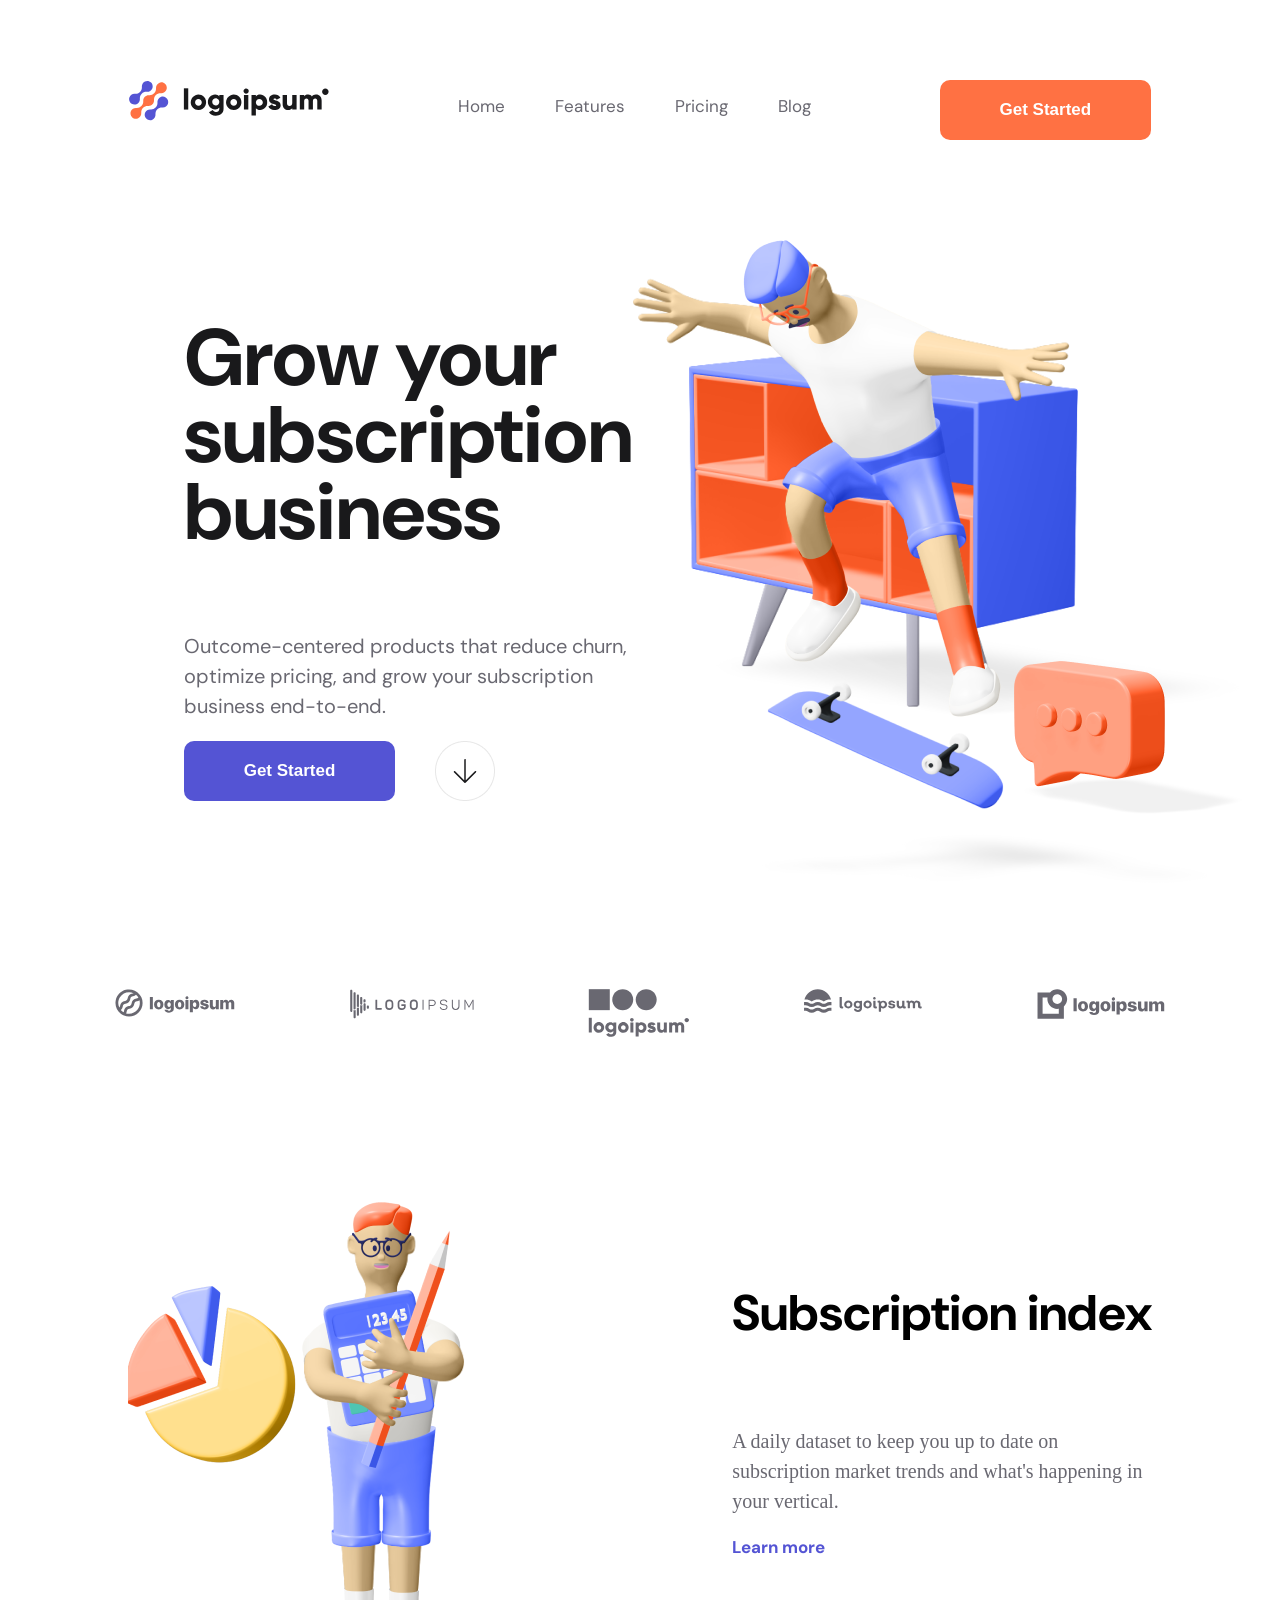
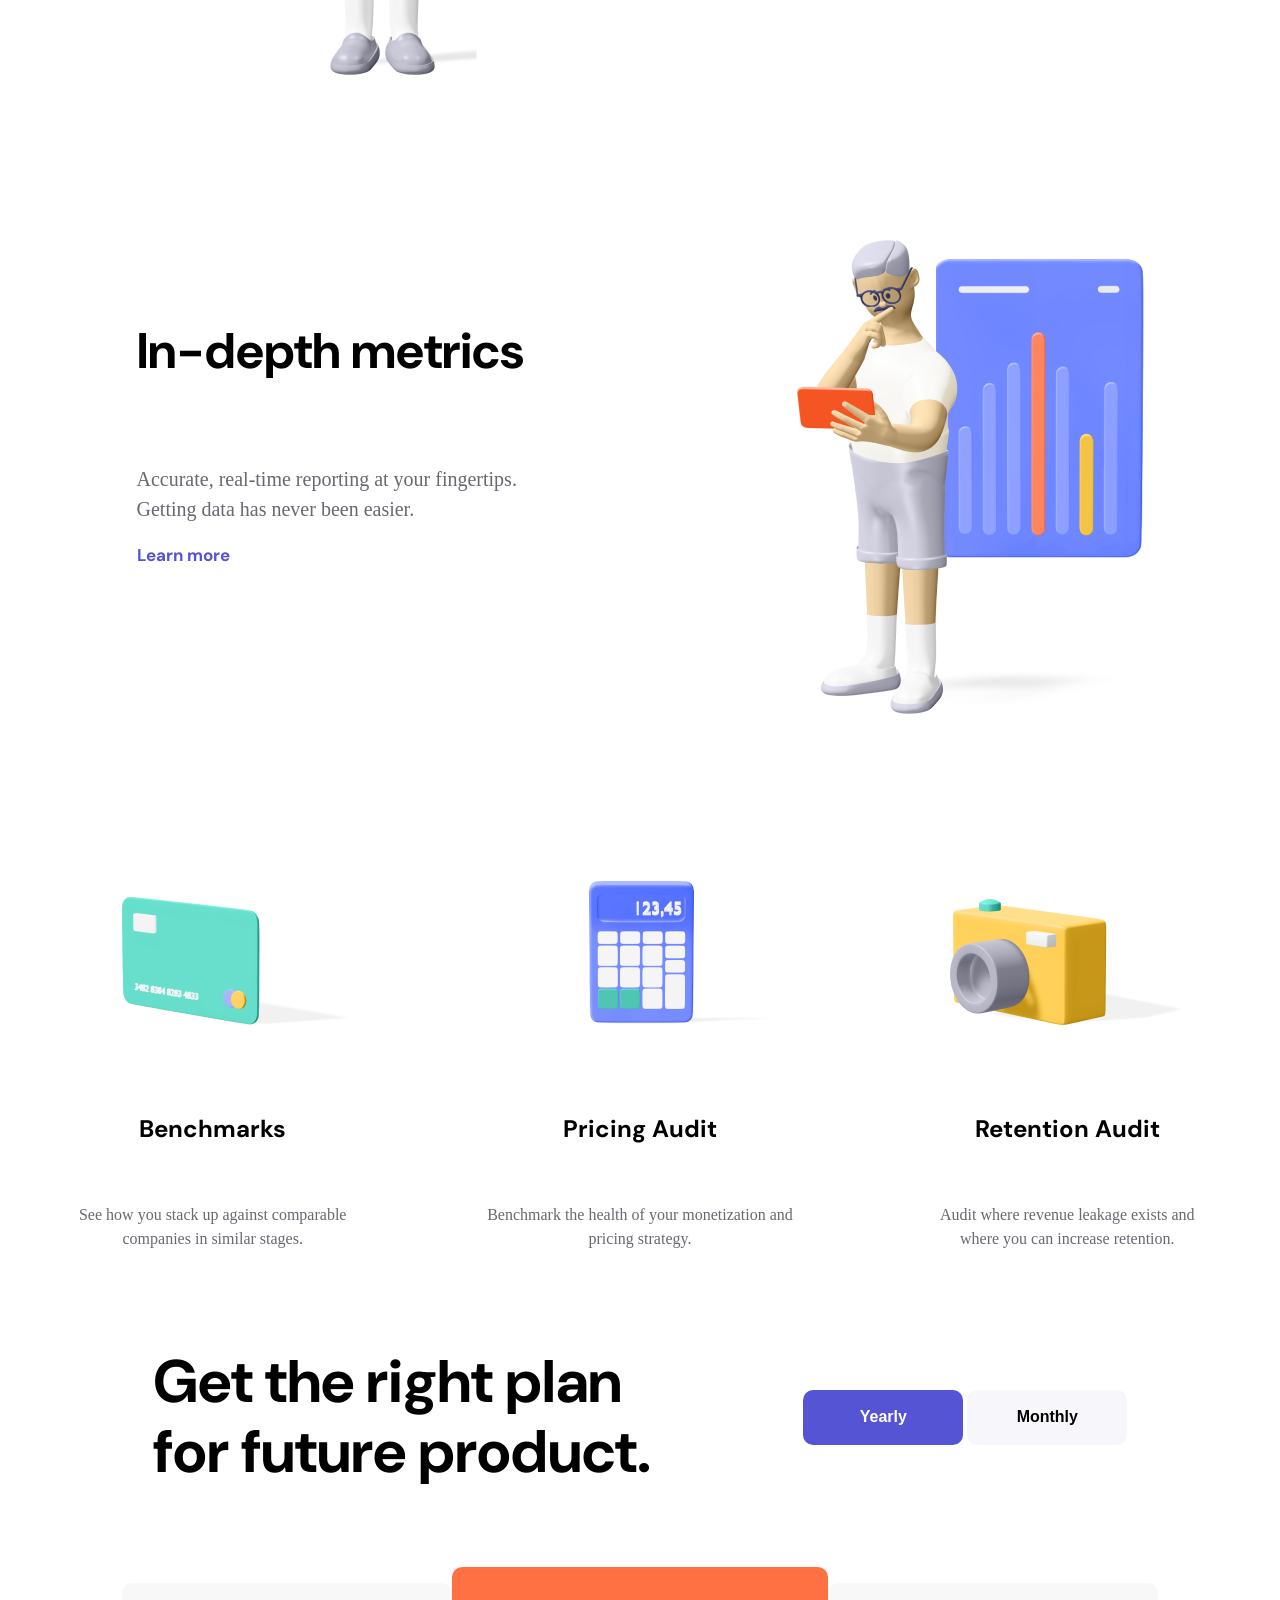
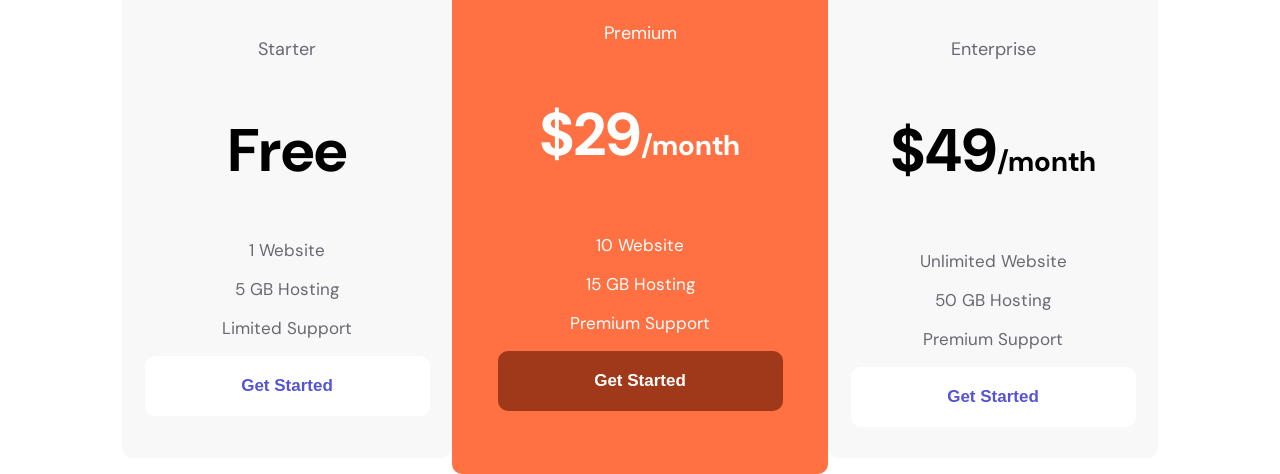
==== index.html @ 63f1964e "vercel error fixing" ====
<!DOCTYPE html>
<html lang="en">
  <head>
    <meta charset="UTF-8" />
    <meta name="viewport" content="width=device-width, initial-scale=1.0" />
    <title>logoipsum</title>
    <link rel="stylesheet" href="landingpage.css" />

    <link rel="preconnect" href="https://fonts.googleapis.com" />
    <link rel="preconnect" href="https://fonts.gstatic.com" crossorigin />
    <link
      href="https://fonts.googleapis.com/css2?family=DM+Sans:ital,opsz,wght@0,9..40,100..1000;1,9..40,100..1000&display=swap"
      rel="stylesheet"
    />
  </head>
  <body>
    <nav>
      <input type="checkbox" id="sidebar-active" />
      <label for="sidebar-active" class="open-sidebar-button">
        <svg
          xmlns="http://www.w3.org/2000/svg"
          height="32px"
          viewBox="0 -960 960 960"
          width="32px"
          fill="#e8eaed"
        >
          <path
            d="M120-240v-80h720v80H120Zm0-200v-80h720v80H120Zm0-200v-80h720v80H120Z"
          />
        </svg>
      </label>

      <div class="links-container">
        <label for="sidebar-active" class="close-sidebar-button">
          <svg
            xmlns="http://www.w3.org/2000/svg"
            height="32px"
            viewBox="0 -960 960 960"
            width="32px"
            fill="#e8eaed"
          >
            <path
              d="m256-200-56-56 224-224-224-224 56-56 224 224 224-224 56 56-224 224 224 224-56 56-224-224-224 224Z"
            />
          </svg>
        </label>
      </div>
    </nav>

    <section class="navbar">
      <div class="logodiv">
        <img src="/Logo Color.svg" />
      </div>
      <div class="navlink">
        <p>
          <span class="homespan">Home</span>
        </p>
        <p>
          <span class="featurespan">Features</span>
        </p>
        <p>
          <span class="pricingspan">Pricing</span>
        </p>
        <p>
          <span class="blogspan">Blog</span>
        </p>
      </div>
      <div>
        <button class="navbut">Get Started</button>
      </div>
    </section>

    <div class="logodiv2">
      <img src="/Logo Color.svg" />
    </div>

    <section class="hero">
      <div>
        <h3 class="heroheading">Grow your <br />subscription <br />business</h3>
        <p class="heropara">
          Outcome-centered products that reduce churn, <br />optimize pricing,
          and grow your subscription <br />business end-to-end.
        </p>

        <div class="herobutdiv">
          <button class="herobut">Get Started</button>

          <img src="/Down Arrow.png" class="downarrow" />
        </div>
      </div>

      <div class="heroimg">
        <img src="/Hero 3D.png" alt="pic" />
      </div>
    </section>

    <div class="iconpdiv">
      <div>
        <img src="/Group.svg" alt="icon" />
      </div>
      <div>
        <img src="/Group-2.svg" alt="icon" />
      </div>
      <div>
        <img src="/Group-3.svg" alt="icon" />
      </div>
      <div>
        <img src="/Group-4.svg" alt="icon" />
      </div>
      <div>
        <img src="/Group-5.svg" alt="icon" />
      </div>
    </div>

    <div class="sec3parentdiv">
      <div>
        <img src="/Content Image 02.png" alt="pic" />
      </div>

      <div>
        <h5 class="sec3h5">Subscription index</h5>
        <p class="sec3p1">
          A daily dataset to keep you up to date on <br />subscription market
          trends and what's happening in <br />your vertical.
        </p>
        <p class="sec3p2">Learn more</p>
      </div>
    </div>

    <div class="sec4parentdiv">
      <div>
        <h5 class="sec4h5">In-depth metrics</h5>
        <p class="sec4p1">
          Accurate, real-time reporting at your fingertips. <br />Getting data
          has never been easier.
        </p>
        <p class="sec4p2">Learn more</p>
      </div>

      <div>
        <img src="/Content Image.png" alt="pic" />
      </div>
    </div>

    <div class="sec5parentdiv">
      <div class="sec5div1">
        <img src="/Icon 001.png" alt="icon" />
        <h6 class="sec5div1h6">Benchmarks</h6>
        <p class="sec5div1p1">
          See how you stack up against comparable <br />companies in similar
          stages.
        </p>
      </div>

      <div class="sec5div2">
        <img src="/Icon 002.png" alt="icon" />
        <h6 class="sec5div2h6">Pricing Audit</h6>
        <p class="sec5div2p1">
          Benchmark the health of your monetization and <br />pricing strategy.
        </p>
      </div>

      <div class="sec5div3">
        <img src="/Icon 003.png" alt="icon" />
        <h6 class="sec5div3h6">Retention Audit</h6>
        <p class="sec5div3p1">
          Audit where revenue leakage exists and <br />where you can increase
          retention.
        </p>
      </div>
    </div>

    <section class="sec6parentdiv">
      <div>
        <div class="sec6div1">
          <h4 class="sec6div1h4">
            Get the right plan <br />for future product.
          </h4>
          <div>
            <button class="sec6div1but1">Yearly</button>

            <button class="sec6div1but2">Monthly</button>
          </div>
        </div>

        <div class="sec7pdiv">
          <div class="sec7div1">
            <p class="sec7div1p1">Starter</p>
            <p class="sec7div1p2">Free</p>
            <p>1 Website</p>
            <p>5 GB Hosting</p>
            <p>Limited Support</p>
            <button>Get Started</button>
          </div>

          <div class="sec7div2">
            <p class="sec7div2p1">Premium</p>
            <p class="sec7div2p2">$29<span class="sec7d2s">/month</span></p>
            <p class="sec7div2p3">10 Website</p>
            <p class="sec7div2p4">15 GB Hosting</p>
            <p class="sec7div2p5">Premium Support</p>
            <button class="sec7div2but">Get Started</button>
          </div>

          <div class="sec7div3">
            <p class="sec7div3p1">Enterprise</p>
            <p class="sec7div3p2">$49<span class="sec7d3s">/month</span></p>
            <p>Unlimited Website</p>
            <p>50 GB Hosting</p>
            <p>Premium Support</p>
            <button>Get Started</button>
          </div>
        </div>
      </div>
    </section>
  </body>
</html>
---- landingpage.css ----
body {
  border: 0px;
  margin: 0px;
  font-family: "DM Sans", sans-serif;
}
@font-face {
  font-family: "mulish";
  font-family: "DM Sans";
}

.logodiv {
  width: 199.48px;
}

.navlink {
  display: flex;
  gap: 50px;
  font-size: 15px;
  font-weight: 700;
  line-height: 19.53px;
  color: #696871;
}

nav{
    display: flex;
    padding-top: 50px;
}

nav svg{
    fill: #5454d4;
}

#sidebar-active{
    display: none;
}

.open-sidebar-button, .close-sidebar-button{
    display: none;
}

.homespan:hover {
  color: black;
  border-bottom: #5454d4 3px solid;
}

.featurespan:hover{
    color: black;
    border-bottom: #5454d4 3px solid;
}

.pricingspan:hover{
    color: black;
    border-bottom: #5454d4 3px solid;
}

.blogspan:hover{
    color: black;
    border-bottom: #5454d4 3px solid;
}

.navbut {
  background-color: #ff7143;
  font-size: 17px;
  font-weight: 700;
  line-height: 22.13px;
  align-items: center;
  width: 211px;
  height: 60px;
  border-radius: 10px;
  border: none;
  color: white;
}

.navbar {
  display: flex;
  justify-content: space-evenly;
  padding-top: 30px;
  padding-bottom: 100px;
}

.heroheading {
  font-size: 80px;
  font-weight: 700;
  line-height: 77px;
  color: #19191b;
}

.heropara {
  font-size: 20px;
  font-weight: 400;
  line-height: 30px;
  color: #696871;
}

.herobut {
  background-color: #5454d4;
  font-size: 17px;
  font-weight: 700;
  line-height: 22.13px;
  width: 211px;
  height: 60px;
  border-radius: 10px;
  border: none;
  color: white;
}

.downarrow {
  width: 60px;
  height: 60px;
}

.herobutdiv {
  display: flex;
  justify-items: center;
  gap: 40px;
}

.hero {
  display: flex;
  justify-content: space-around;
  align-content: center;
  padding-right: 110px;
  padding-left: 184px;
}

.iconpdiv {
  display: flex;
  justify-content: space-evenly;
  padding-top: 100px;
}
.sec3h5 {
  font-size: 50px;
  font-weight: 700;
  line-height: 57px;
}

.sec3p1 {
  font-size: 20px;
  font-weight: 400;
  line-height: 30px;
  font-family: "mulish";
  color: #696871;
}

.sec3p2 {
  font-size: 17px;
  font-weight: 700;
  line-height: 22.13px;
  color: #5454d4;
}

.sec3parentdiv {
  display: flex;
  justify-content: space-around;
  padding-top: 159.75px;
}

.sec4h5 {
  font-size: 50px;
  font-weight: 700;
  line-height: 57px;
}

.sec4p1 {
  font-size: 20px;
  font-weight: 400;
  line-height: 30px;
  font-family: "mulish";
  color: #696871;
}

.sec4p2 {
  font-size: 17px;
  font-weight: 700;
  line-height: 22.13px;
  color: #5454d4;
}

.sec4parentdiv {
  display: flex;
  justify-content: space-around;
  padding-top: 159.75px;
}

.sec5div1 {
  text-align: center;
}

.sec5div1h6 {
  font-size: 24px;
  font-weight: 700;
  line-height: 36px;
}

.sec5div1p1 {
  font-family: "mulish";
  font-size: 16px;
  font-weight: 400;
  line-height: 24px;
  color: #696871;
}

.sec5div2 {
  text-align: center;
}

.sec5div2h6 {
  font-size: 24px;
  font-weight: 700;
  line-height: 36px;
}

.sec5div2p1 {
  font-family: "mulish";
  font-size: 16px;
  font-weight: 400;
  line-height: 24px;
  color: #696871;
}

.sec5div3 {
  text-align: center;
}

.sec5div3h6 {
  font-size: 24px;
  font-weight: 700;
  line-height: 36px;
}

.sec5div3p1 {
  font-family: "mulish";
  font-size: 16px;
  font-weight: 400;
  line-height: 24px;
  color: #696871;
}

.sec5parentdiv {
  display: flex;
  justify-content: space-around;
  padding-top: 138px;
}

.sec6div1h4 {
  font-size: 60px;
  font-weight: 700;
  line-height: 70px;
}

.sec6div1but1 {
  color: white;
  background-color: #5454d4;
  border: none;
  width: 160px;
  height: 55px;
  font-size: 16px;
}

.sec6div1but2 {
  color: black;
  background-color: #f7f7fb;
  border: none;
  width: 160px;
  height: 55px;
  font-size: 16px;
}

.sec6div1 {
  display: flex;
  justify-content: space-evenly;
  align-items: center;
}

p {
  font-size: 17px;
  color: #696871;
  @font-face {
    font-family: "mulish";
  }
  font-weight: 400;
}

.sec7div1 {
  background-color: #f8f8f8;
  width: 330px;
  height: 441px;
  text-align: center;
  padding-top: 34px;
  border-radius: 10px;
  
}

.sec7div1p1 {
  font-size: 18px;
  font-weight: 400;
  color: #696871;
  line-height: 28px;
}

.sec7div1p2{
    font-size: 60px;
  font-weight: 700;
  color: black;
  line-height: 56px;
}

button {
  width: 285px;
  height: 60px;
  background-color: white;
  color: #5454d4;
  font-size: 17px;
  font-weight: 700;
  line-height: 22.13px;
  border: none;
  border-radius: 10px;
}

.sec7div2 {
    background-color: #ff7143;
    width: 376px;
    height: 473px;
    text-align: center;
    padding-top: 34px;
    border-radius: 10px;
  }

  .sec7div2p1 {
    font-size: 18px;
    font-weight: 400;
    color: white;
    line-height: 28px;
  }

  .sec7div2p2{
    font-size: 60px;
  font-weight: 700;
  color: white;
  line-height: 56px;

}

.sec7div2but{
    width: 285px;
    height: 60px;
    background-color: #9f3919;
    color: white;
    font-size: 17px;
    font-weight: 700;
    line-height: 22.13px;
    border: none;
    border-radius: 10px;
}

.sec7d2s{
    font-size: 28px;
}

.sec7div2p3{
    font-size: 17px;
    color: white;
    @font-face {
      font-family: "mulish";
    }
    font-weight: 400;
}

.sec7div2p4{
    font-size: 17px;
    color: white;
    @font-face {
      font-family: "mulish";
    }
    font-weight: 400;
}

.sec7div2p5{
    font-size: 17px;
    color: white;
    @font-face {
      font-family: "mulish";
    }
    font-weight: 400;
}

.sec7div3 {
    background-color: #f8f8f8;
    width: 330px;
    height: 441px;
    text-align: center;
    padding-top: 34px;
    border-radius: 10px;
  }

  .sec7div3p1 {
    font-size: 18px;
    font-weight: 400;
    color: #696871;
    line-height: 28px;
  }
  
  .sec7div3p2{
      font-size: 60px;
    font-weight: 700;
    color: black;
    line-height: 56px;
  }

  .sec7d3s{
    font-size: 28px;
}

.sec7pdiv{
    display: flex;
    align-items: center;
    justify-content: center;
}

.logodiv2{
    padding-left: 190px;
    padding-bottom: 100px;
    padding-top: 30px;
    display: none;
}


@media screen and (max-width: 1250px) {
    .navbar {
        display: none;
    }  
    .logodiv2{
        display: block;
    }

.hero{
   display: block;
}
}
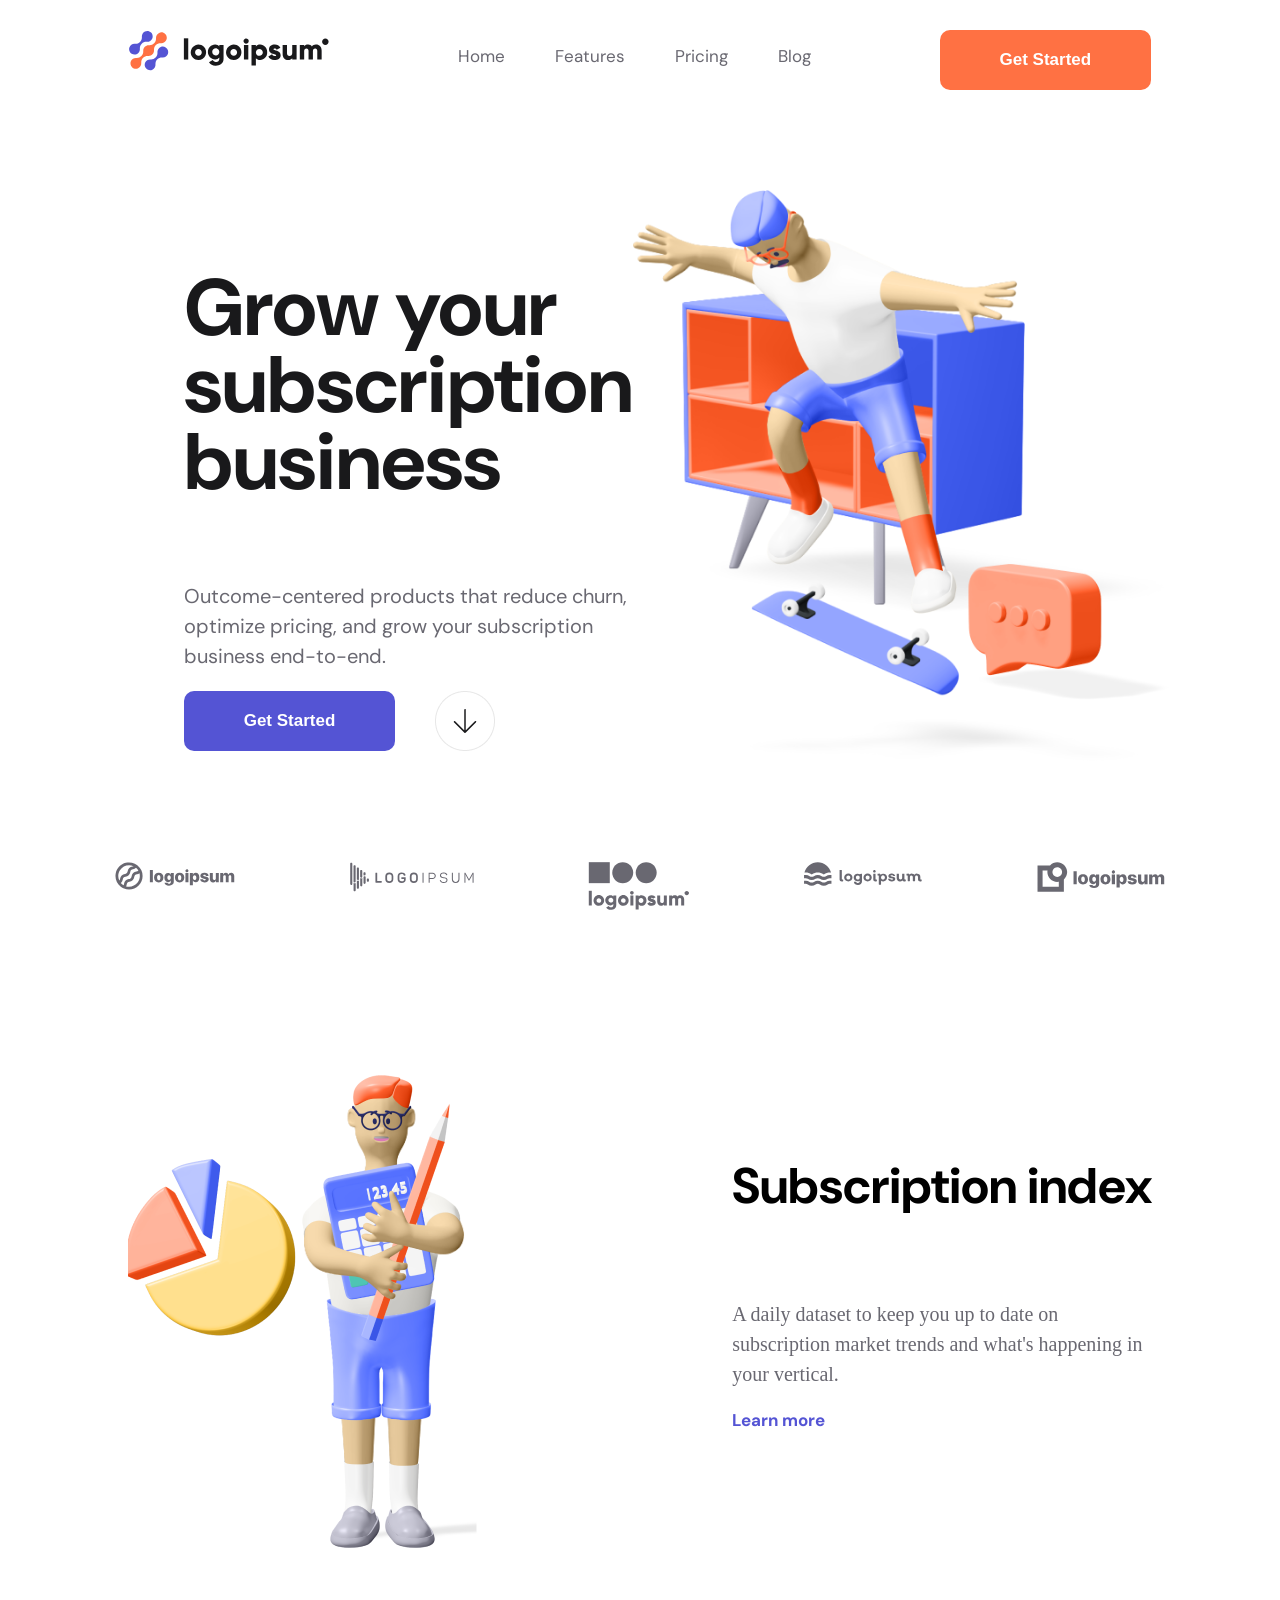
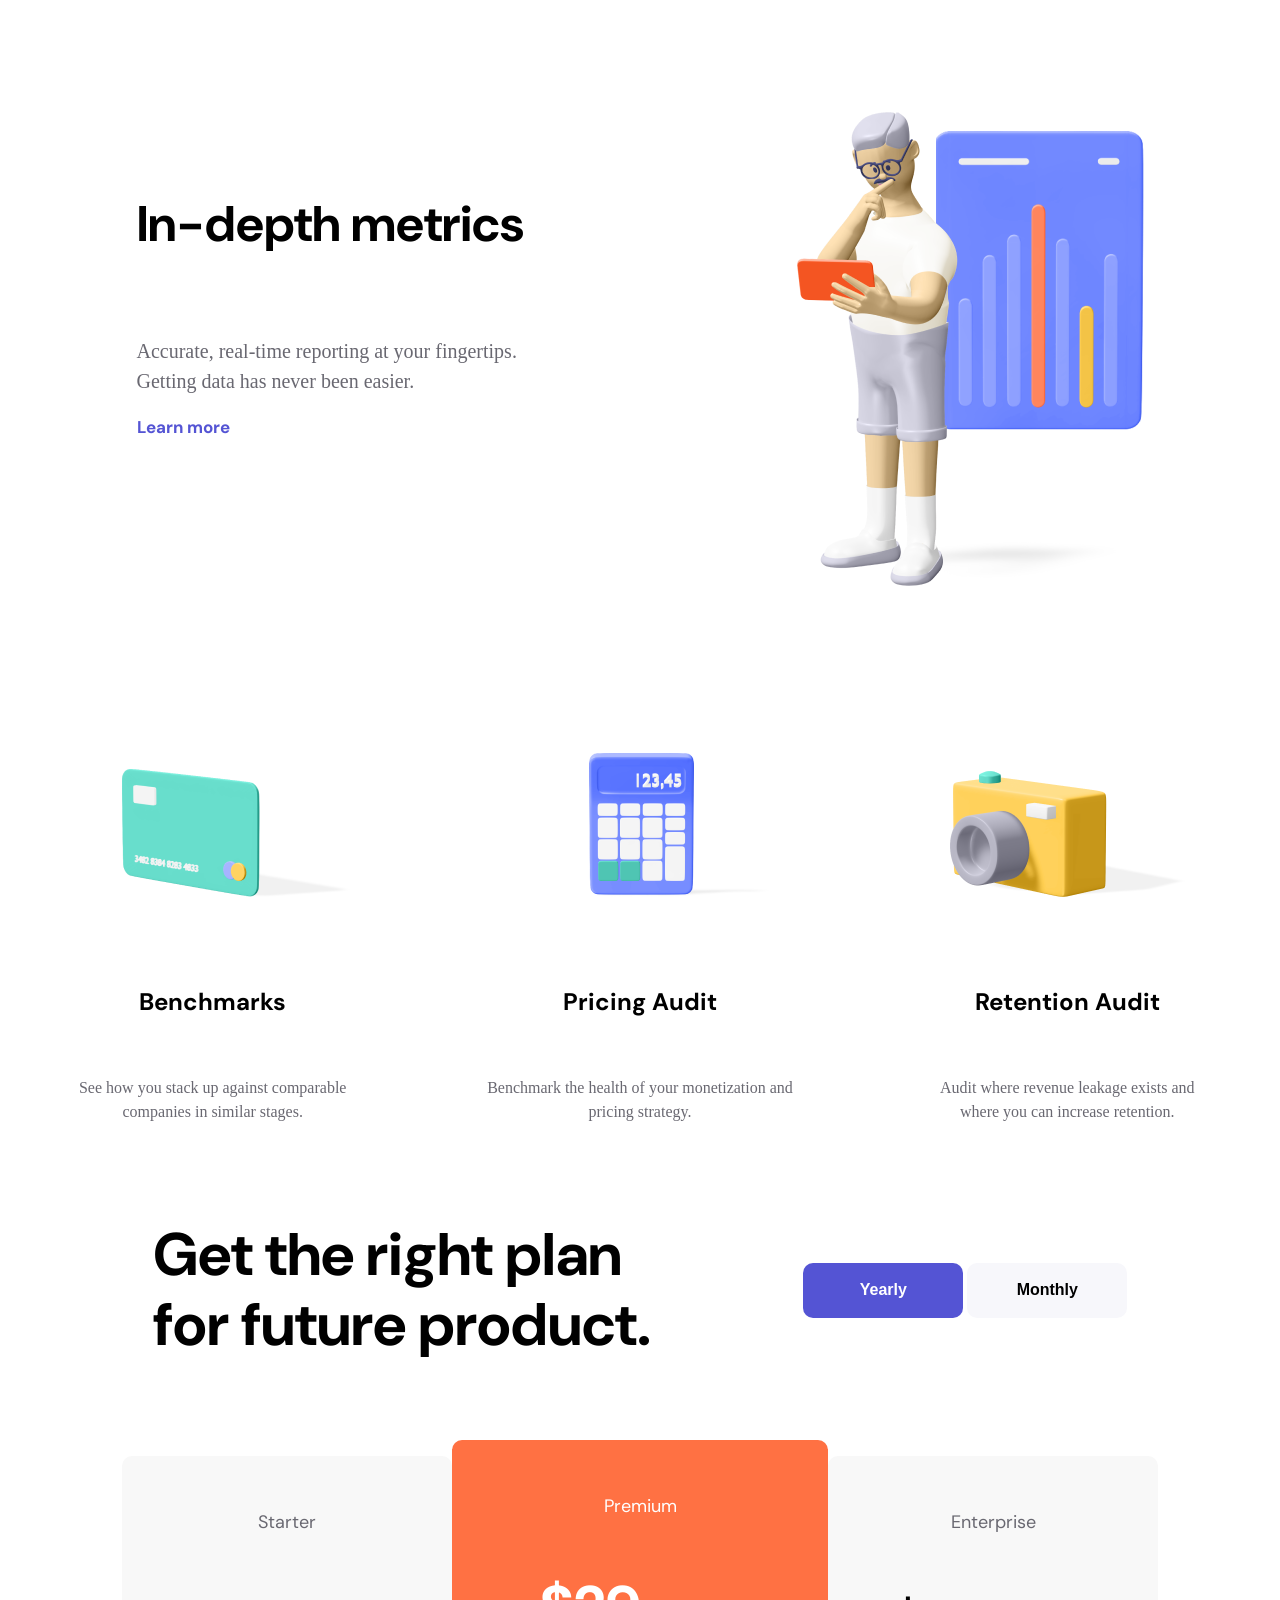
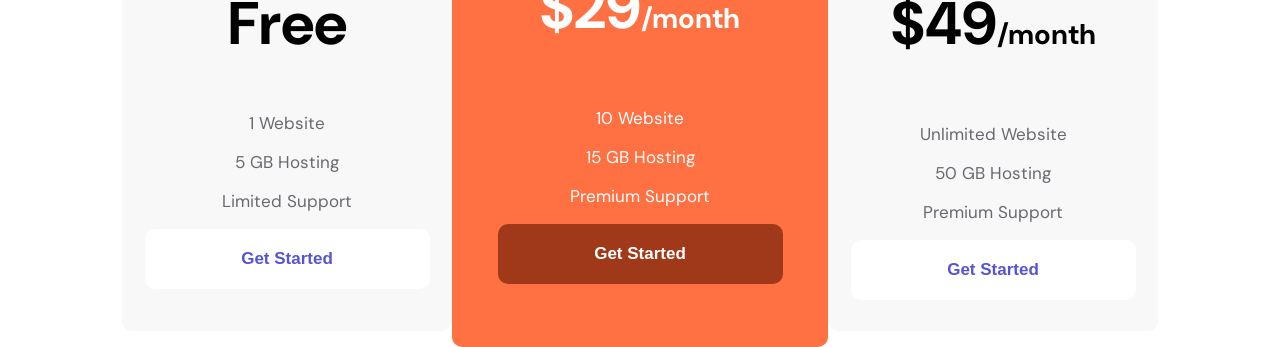
==== commit 6ea370b1: "nav css and html updated" ====
--- a/index.html
+++ b/index.html
@@ -4,7 +4,7 @@
     <meta charset="UTF-8" />
     <meta name="viewport" content="width=device-width, initial-scale=1.0" />
     <title>logoipsum</title>
-    <link rel="stylesheet" href="landingpage.css" />
+    <link rel="stylesheet" href="index.css" />
 
     <link rel="preconnect" href="https://fonts.googleapis.com" />
     <link rel="preconnect" href="https://fonts.gstatic.com" crossorigin />
@@ -14,39 +14,7 @@
     />
   </head>
   <body>
-    <nav>
-      <input type="checkbox" id="sidebar-active" />
-      <label for="sidebar-active" class="open-sidebar-button">
-        <svg
-          xmlns="http://www.w3.org/2000/svg"
-          height="32px"
-          viewBox="0 -960 960 960"
-          width="32px"
-          fill="#e8eaed"
-        >
-          <path
-            d="M120-240v-80h720v80H120Zm0-200v-80h720v80H120Zm0-200v-80h720v80H120Z"
-          />
-        </svg>
-      </label>
-
-      <div class="links-container">
-        <label for="sidebar-active" class="close-sidebar-button">
-          <svg
-            xmlns="http://www.w3.org/2000/svg"
-            height="32px"
-            viewBox="0 -960 960 960"
-            width="32px"
-            fill="#e8eaed"
-          >
-            <path
-              d="m256-200-56-56 224-224-224-224 56-56 224 224 224-224 56 56-224 224 224 224-56 56-224-224-224 224Z"
-            />
-          </svg>
-        </label>
-      </div>
-    </nav>
-
+   
     <section class="navbar">
       <div class="logodiv">
         <img src="/Logo Color.svg" />
--- a/index.css
+++ b/index.css
@@ -0,0 +1,421 @@
+body {
+  border: 0px;
+  margin: 0px;
+  font-family: "DM Sans", sans-serif;
+}
+@font-face {
+  font-family: "mulish";
+  font-family: "DM Sans";
+}
+
+.logodiv {
+  width: 199.48px;
+}
+
+.navlink {
+  display: flex;
+  gap: 50px;
+  font-size: 15px;
+  font-weight: 700;
+  line-height: 19.53px;
+  color: #696871;
+}
+
+.homespan:hover {
+  color: black;
+  border-bottom: #5454d4 3px solid;
+}
+
+.featurespan:hover {
+  color: black;
+  border-bottom: #5454d4 3px solid;
+}
+
+.pricingspan:hover {
+  color: black;
+  border-bottom: #5454d4 3px solid;
+}
+
+.blogspan:hover {
+  color: black;
+  border-bottom: #5454d4 3px solid;
+}
+
+.navbut {
+  background-color: #ff7143;
+  font-size: 17px;
+  font-weight: 700;
+  line-height: 22.13px;
+  align-items: center;
+  width: 211px;
+  height: 60px;
+  border-radius: 10px;
+  border: none;
+  color: white;
+}
+
+.navbar {
+  display: flex;
+  justify-content: space-evenly;
+  padding-top: 30px;
+  padding-bottom: 100px;
+}
+
+.heroheading {
+  font-size: 80px;
+  font-weight: 700;
+  line-height: 77px;
+  color: #19191b;
+}
+
+.heropara {
+  font-size: 20px;
+  font-weight: 400;
+  line-height: 30px;
+  color: #696871;
+}
+
+.herobut {
+  background-color: #5454d4;
+  font-size: 17px;
+  font-weight: 700;
+  line-height: 22.13px;
+  width: 211px;
+  height: 60px;
+  border-radius: 10px;
+  border: none;
+  color: white;
+}
+
+.downarrow {
+  width: 60px;
+  height: 60px;
+}
+
+.herobutdiv {
+  display: flex;
+  justify-items: center;
+  gap: 40px;
+}
+
+.hero {
+  display: flex;
+  justify-content: space-around;
+  align-content: center;
+  padding-right: 110px;
+  padding-left: 184px;
+}
+.heroimg > img{
+  width: 100%;
+  height: 100%;
+}
+.heroimg{
+  width: 610px;
+}
+.iconpdiv {
+  display: flex;
+  justify-content: space-evenly;
+  padding-top: 100px;
+}
+.sec3h5 {
+  font-size: 50px;
+  font-weight: 700;
+  line-height: 57px;
+}
+
+.sec3p1 {
+  font-size: 20px;
+  font-weight: 400;
+  line-height: 30px;
+  font-family: "mulish";
+  color: #696871;
+}
+
+.sec3p2 {
+  font-size: 17px;
+  font-weight: 700;
+  line-height: 22.13px;
+  color: #5454d4;
+}
+
+.sec3parentdiv {
+  display: flex;
+  justify-content: space-around;
+  padding-top: 159.75px;
+}
+
+.sec4h5 {
+  font-size: 50px;
+  font-weight: 700;
+  line-height: 57px;
+}
+
+.sec4p1 {
+  font-size: 20px;
+  font-weight: 400;
+  line-height: 30px;
+  font-family: "mulish";
+  color: #696871;
+}
+
+.sec4p2 {
+  font-size: 17px;
+  font-weight: 700;
+  line-height: 22.13px;
+  color: #5454d4;
+}
+
+.sec4parentdiv {
+  display: flex;
+  justify-content: space-around;
+  padding-top: 159.75px;
+}
+
+.sec5div1 {
+  text-align: center;
+}
+
+.sec5div1h6 {
+  font-size: 24px;
+  font-weight: 700;
+  line-height: 36px;
+}
+
+.sec5div1p1 {
+  font-family: "mulish";
+  font-size: 16px;
+  font-weight: 400;
+  line-height: 24px;
+  color: #696871;
+}
+
+.sec5div2 {
+  text-align: center;
+}
+
+.sec5div2h6 {
+  font-size: 24px;
+  font-weight: 700;
+  line-height: 36px;
+}
+
+.sec5div2p1 {
+  font-family: "mulish";
+  font-size: 16px;
+  font-weight: 400;
+  line-height: 24px;
+  color: #696871;
+}
+
+.sec5div3 {
+  text-align: center;
+}
+
+.sec5div3h6 {
+  font-size: 24px;
+  font-weight: 700;
+  line-height: 36px;
+}
+
+.sec5div3p1 {
+  font-family: "mulish";
+  font-size: 16px;
+  font-weight: 400;
+  line-height: 24px;
+  color: #696871;
+}
+
+.sec5parentdiv {
+  display: flex;
+  justify-content: space-around;
+  padding-top: 138px;
+}
+
+.sec6div1h4 {
+  font-size: 60px;
+  font-weight: 700;
+  line-height: 70px;
+}
+
+.sec6div1but1 {
+  color: white;
+  background-color: #5454d4;
+  border: none;
+  width: 160px;
+  height: 55px;
+  font-size: 16px;
+}
+
+.sec6div1but2 {
+  color: black;
+  background-color: #f7f7fb;
+  border: none;
+  width: 160px;
+  height: 55px;
+  font-size: 16px;
+}
+
+.sec6div1 {
+  display: flex;
+  justify-content: space-evenly;
+  align-items: center;
+}
+
+p {
+  font-size: 17px;
+  color: #696871;
+  @font-face {
+    font-family: "mulish";
+  }
+  font-weight: 400;
+}
+
+.sec7div1 {
+  background-color: #f8f8f8;
+  width: 330px;
+  height: 441px;
+  text-align: center;
+  padding-top: 34px;
+  border-radius: 10px;
+}
+
+.sec7div1p1 {
+  font-size: 18px;
+  font-weight: 400;
+  color: #696871;
+  line-height: 28px;
+}
+
+.sec7div1p2 {
+  font-size: 60px;
+  font-weight: 700;
+  color: black;
+  line-height: 56px;
+}
+
+button {
+  width: 285px;
+  height: 60px;
+  background-color: white;
+  color: #5454d4;
+  font-size: 17px;
+  font-weight: 700;
+  line-height: 22.13px;
+  border: none;
+  border-radius: 10px;
+}
+
+.sec7div2 {
+  background-color: #ff7143;
+  width: 376px;
+  height: 473px;
+  text-align: center;
+  padding-top: 34px;
+  border-radius: 10px;
+}
+
+.sec7div2p1 {
+  font-size: 18px;
+  font-weight: 400;
+  color: white;
+  line-height: 28px;
+}
+
+.sec7div2p2 {
+  font-size: 60px;
+  font-weight: 700;
+  color: white;
+  line-height: 56px;
+}
+
+.sec7div2but {
+  width: 285px;
+  height: 60px;
+  background-color: #9f3919;
+  color: white;
+  font-size: 17px;
+  font-weight: 700;
+  line-height: 22.13px;
+  border: none;
+  border-radius: 10px;
+}
+
+.sec7d2s {
+  font-size: 28px;
+}
+
+.sec7div2p3 {
+  font-size: 17px;
+  color: white;
+  @font-face {
+    font-family: "mulish";
+  }
+  font-weight: 400;
+}
+
+.sec7div2p4 {
+  font-size: 17px;
+  color: white;
+  @font-face {
+    font-family: "mulish";
+  }
+  font-weight: 400;
+}
+
+.sec7div2p5 {
+  font-size: 17px;
+  color: white;
+  @font-face {
+    font-family: "mulish";
+  }
+  font-weight: 400;
+}
+
+.sec7div3 {
+  background-color: #f8f8f8;
+  width: 330px;
+  height: 441px;
+  text-align: center;
+  padding-top: 34px;
+  border-radius: 10px;
+}
+
+.sec7div3p1 {
+  font-size: 18px;
+  font-weight: 400;
+  color: #696871;
+  line-height: 28px;
+}
+
+.sec7div3p2 {
+  font-size: 60px;
+  font-weight: 700;
+  color: black;
+  line-height: 56px;
+}
+
+.sec7d3s {
+  font-size: 28px;
+}
+
+.sec7pdiv {
+  display: flex;
+  align-items: center;
+  justify-content: center;
+}
+
+.logodiv2 {
+  padding-left: 190px;
+  padding-bottom: 100px;
+  padding-top: 30px;
+  display: none;
+}
+
+@media screen and (max-width: 768px) {
+  .navbar {
+    display: none;
+  }
+  .logodiv2 {
+    display: block;
+  }
+}
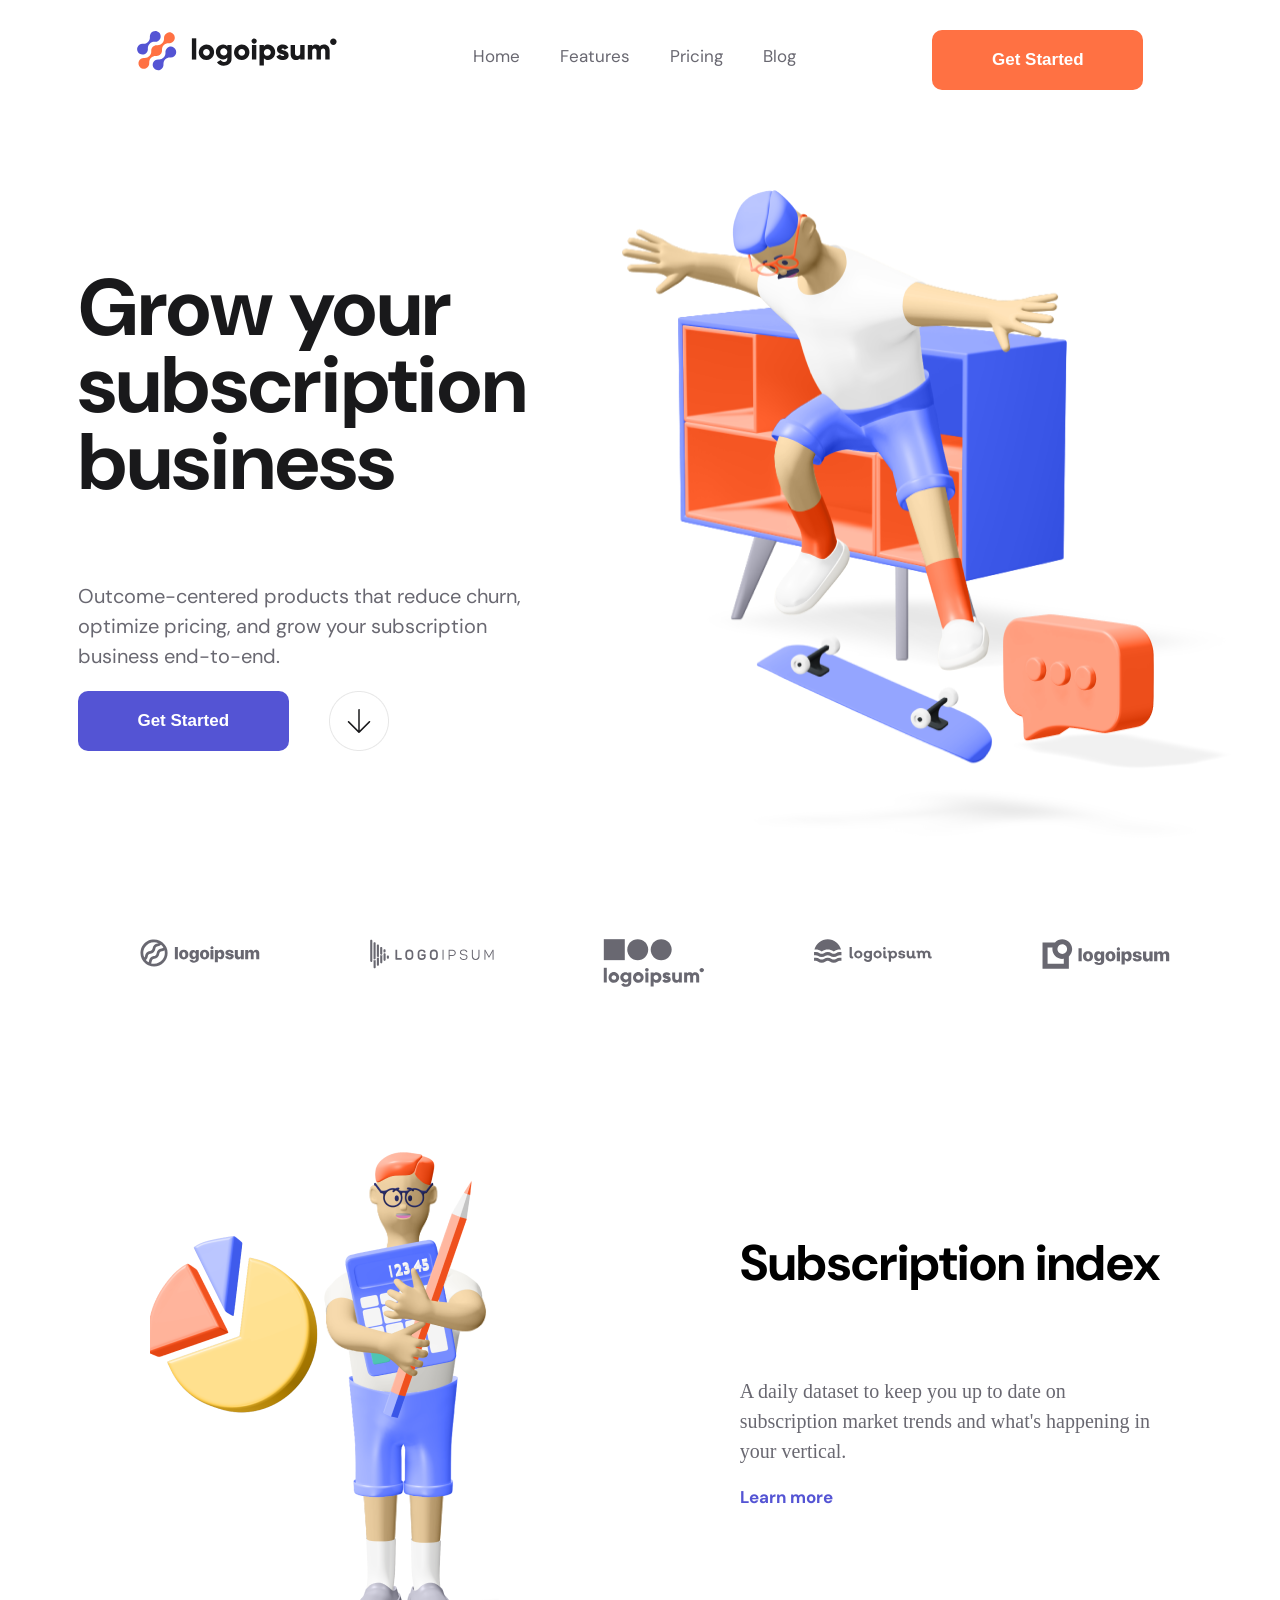
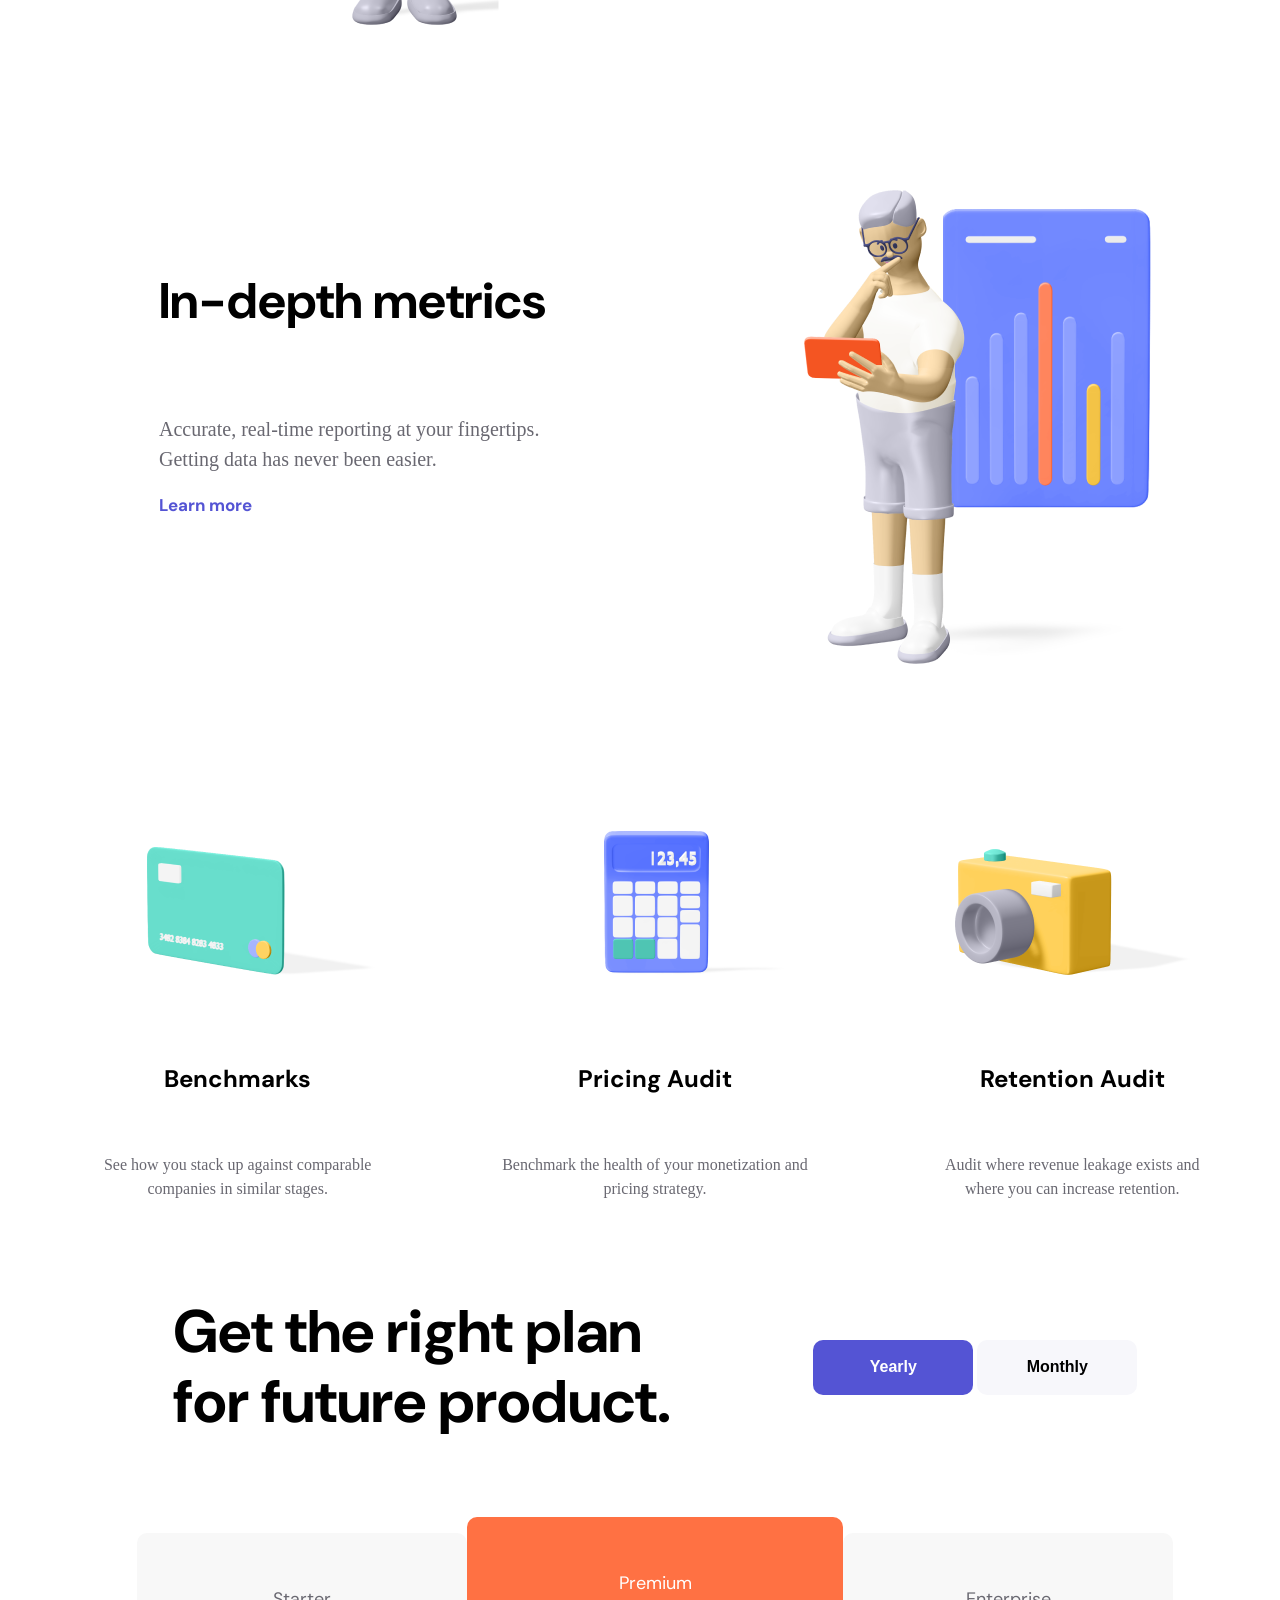
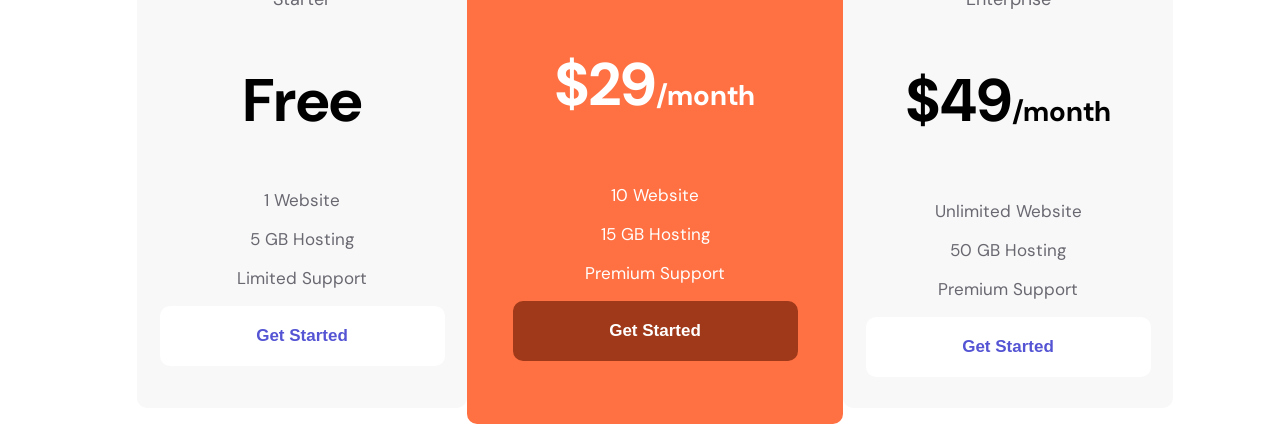
==== commit a2d53fca: "css error fixed" ====
--- a/index.html
+++ b/index.html
@@ -14,7 +14,6 @@
     />
   </head>
   <body>
-   
     <section class="navbar">
       <div class="logodiv">
         <img src="/Logo Color.svg" />
@@ -37,13 +36,18 @@
         <button class="navbut">Get Started</button>
       </div>
     </section>
+    <div class="mobilemenu">
+      <div class="logodiv2">
+        <img src="/Logo Color.svg" />
+      </div>
 
-    <div class="logodiv2">
-      <img src="/Logo Color.svg" />
+      <div class="menubar">
+        <img src="/menu_24dp_E8EAED_FILL0_wght400_GRAD0_opsz24.svg" />
+      </div>
     </div>
 
     <section class="hero">
-      <div>
+      <div class="herotext">
         <h3 class="heroheading">Grow your <br />subscription <br />business</h3>
         <p class="heropara">
           Outcome-centered products that reduce churn, <br />optimize pricing,
--- a/index.css
+++ b/index.css
@@ -14,7 +14,7 @@
 
 .navlink {
   display: flex;
-  gap: 50px;
+  gap: 40px;
   font-size: 15px;
   font-weight: 700;
   line-height: 19.53px;
@@ -102,8 +102,7 @@
   display: flex;
   justify-content: space-around;
   align-content: center;
-  padding-right: 110px;
-  padding-left: 184px;
+  padding-left: 30px;
 }
 .heroimg > img{
   width: 100%;
@@ -116,6 +115,7 @@
   display: flex;
   justify-content: space-evenly;
   padding-top: 100px;
+  padding-left: 30px;
 }
 .sec3h5 {
   font-size: 50px;
@@ -142,6 +142,7 @@
   display: flex;
   justify-content: space-around;
   padding-top: 159.75px;
+  padding-left: 30px;
 }
 
 .sec4h5 {
@@ -169,6 +170,7 @@
   display: flex;
   justify-content: space-around;
   padding-top: 159.75px;
+  padding-left: 30px;
 }
 
 .sec5div1 {
@@ -229,6 +231,7 @@
   display: flex;
   justify-content: space-around;
   padding-top: 138px;
+  padding-left: 30px;
 }
 
 .sec6div1h4 {
@@ -259,6 +262,7 @@
   display: flex;
   justify-content: space-evenly;
   align-items: center;
+  padding-left: 30px;
 }
 
 p {
@@ -402,20 +406,42 @@
   display: flex;
   align-items: center;
   justify-content: center;
-}
-
-.logodiv2 {
-  padding-left: 190px;
-  padding-bottom: 100px;
-  padding-top: 30px;
+  padding-left: 30px;
+}
+
+
+.menubar{
+  fill: #5454d4;
+
+}
+
+.mobilemenu{
   display: none;
+  justify-content: space-between;
+  align-items: center;
+  padding-left:30px;
+  padding-right: 30px;
+  padding-top: 50px;
+
+
 }
 
 @media screen and (max-width: 768px) {
   .navbar {
     display: none;
   }
-  .logodiv2 {
-    display: block;
-  }
-}
+
+  .mobilemenu{
+    display: flex;
+  }
+ 
+.hero{
+  display: block;
+  gap: 50px;
+}
+
+.herotext{
+  padding-bottom: 70px;
+}
+
+}
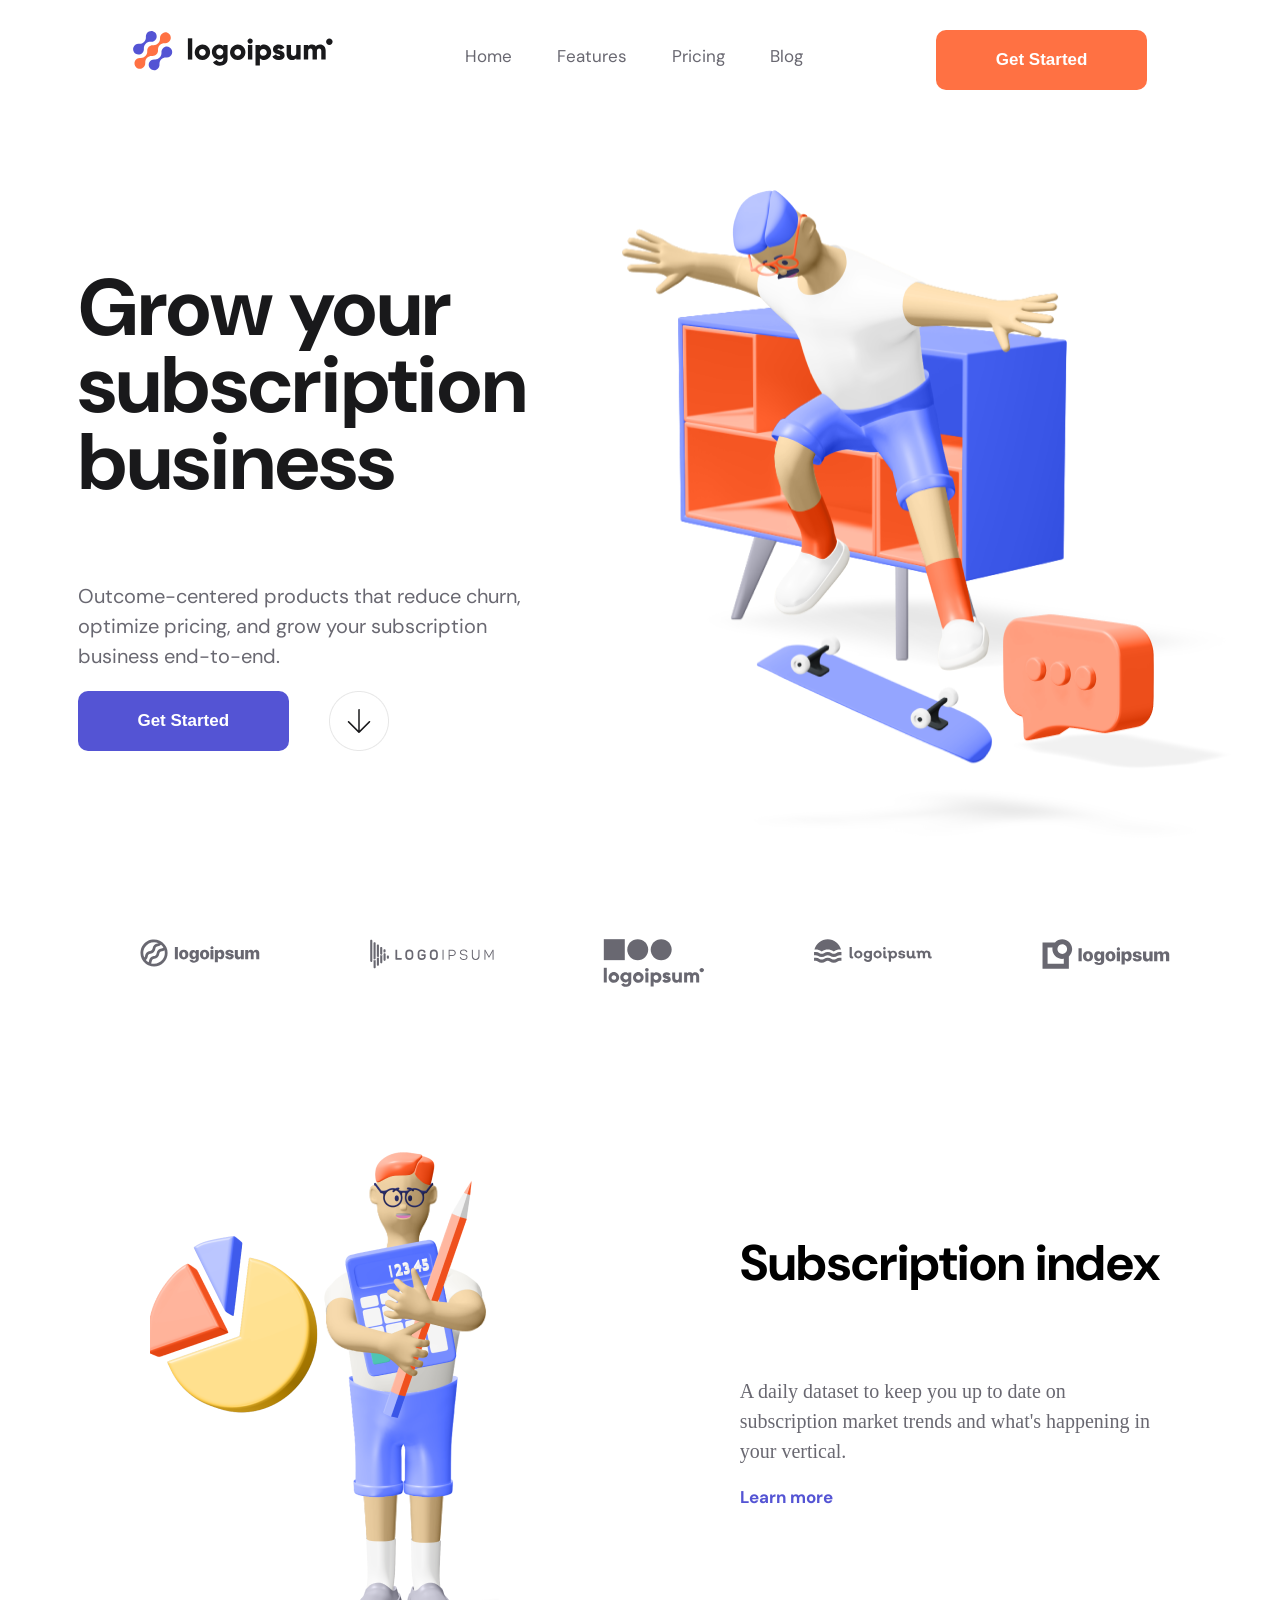
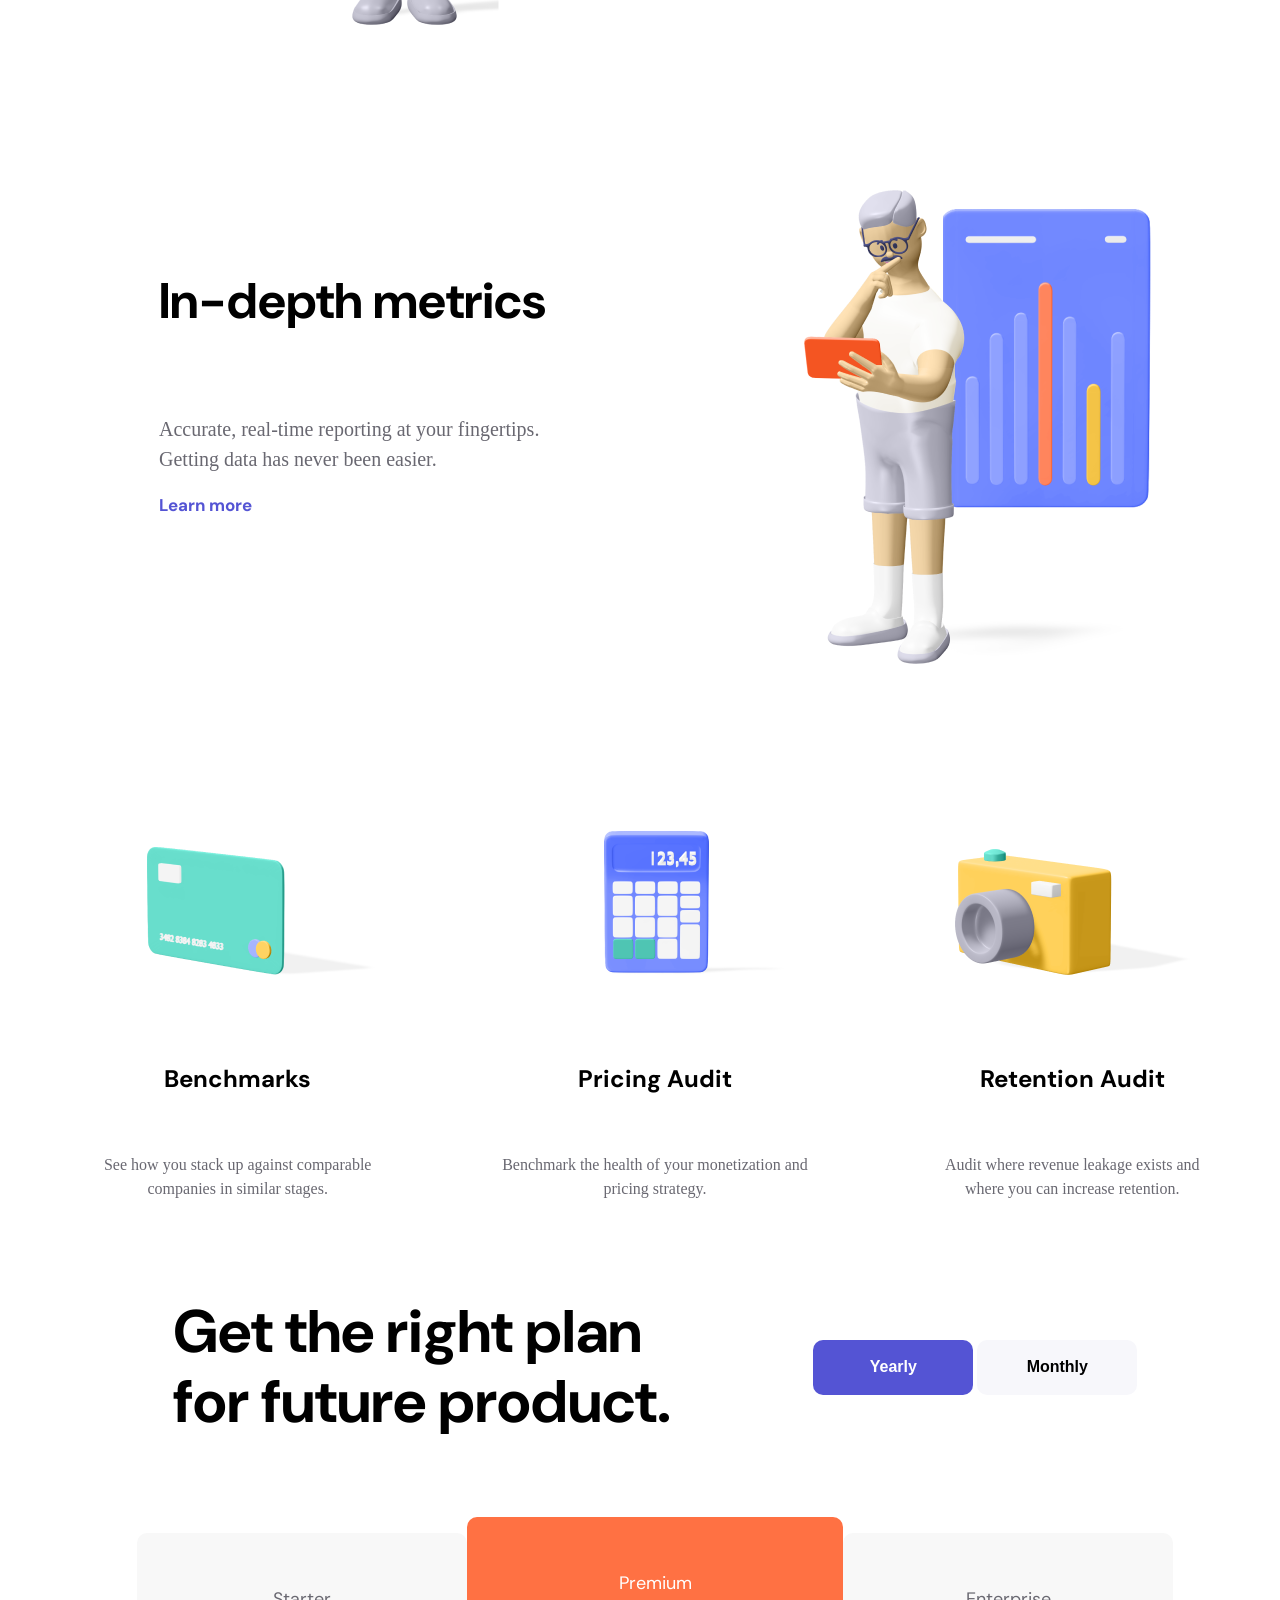
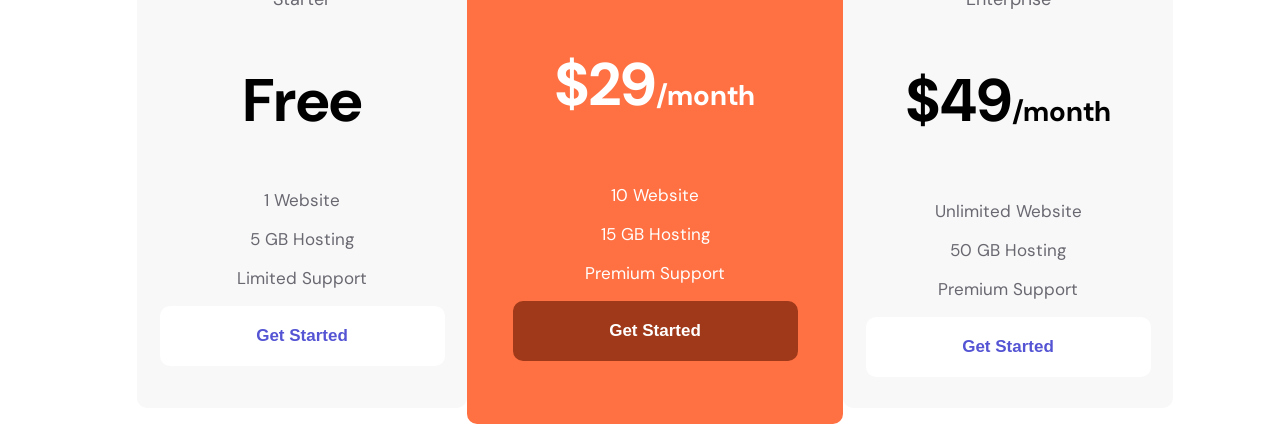
==== commit e13f24f3: "updated files" ====
--- a/index.html
+++ b/index.html
@@ -148,7 +148,7 @@
           <h4 class="sec6div1h4">
             Get the right plan <br />for future product.
           </h4>
-          <div>
+          <div class="sec6but">
             <button class="sec6div1but1">Yearly</button>
 
             <button class="sec6div1but2">Monthly</button>
--- a/index.css
+++ b/index.css
@@ -14,7 +14,7 @@
 
 .navlink {
   display: flex;
-  gap: 40px;
+  gap: 45px;
   font-size: 15px;
   font-weight: 700;
   line-height: 19.53px;
@@ -444,4 +444,41 @@
   padding-bottom: 70px;
 }
 
-}
+.sec3parentdiv{
+  display: block;
+}
+
+.sec4parentdiv{
+  display: block;
+}
+
+.sec5parentdiv{
+  display: block;
+}
+
+.sec5div1p1{
+  padding-bottom: 50px;
+}
+
+.sec5div2p1{
+  padding-bottom: 50px;
+
+}
+
+.sec6div1{
+  display: block;
+}
+
+.iconpdiv{
+  gap: 10px;
+}
+
+.sec7pdiv{
+  display: block;
+}
+
+.sec6but{
+  padding-bottom: 50px;
+}
+
+}
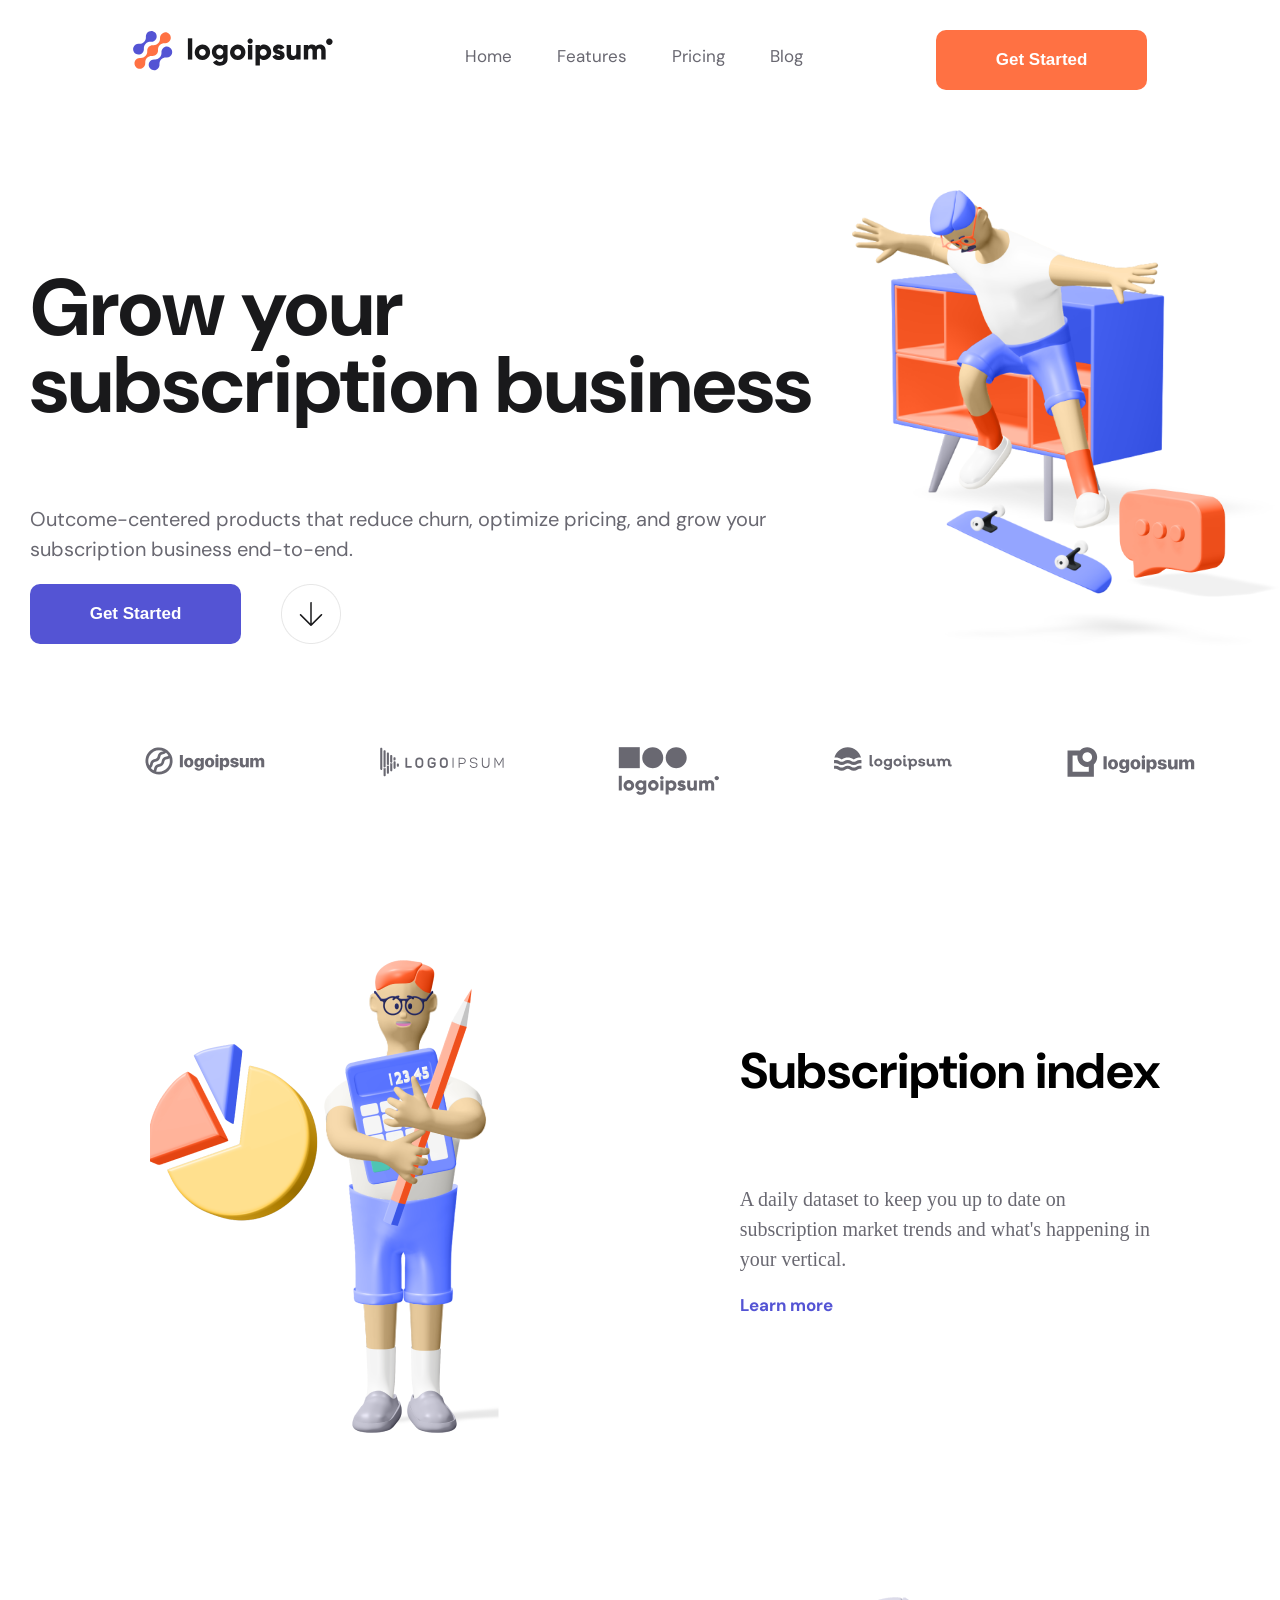
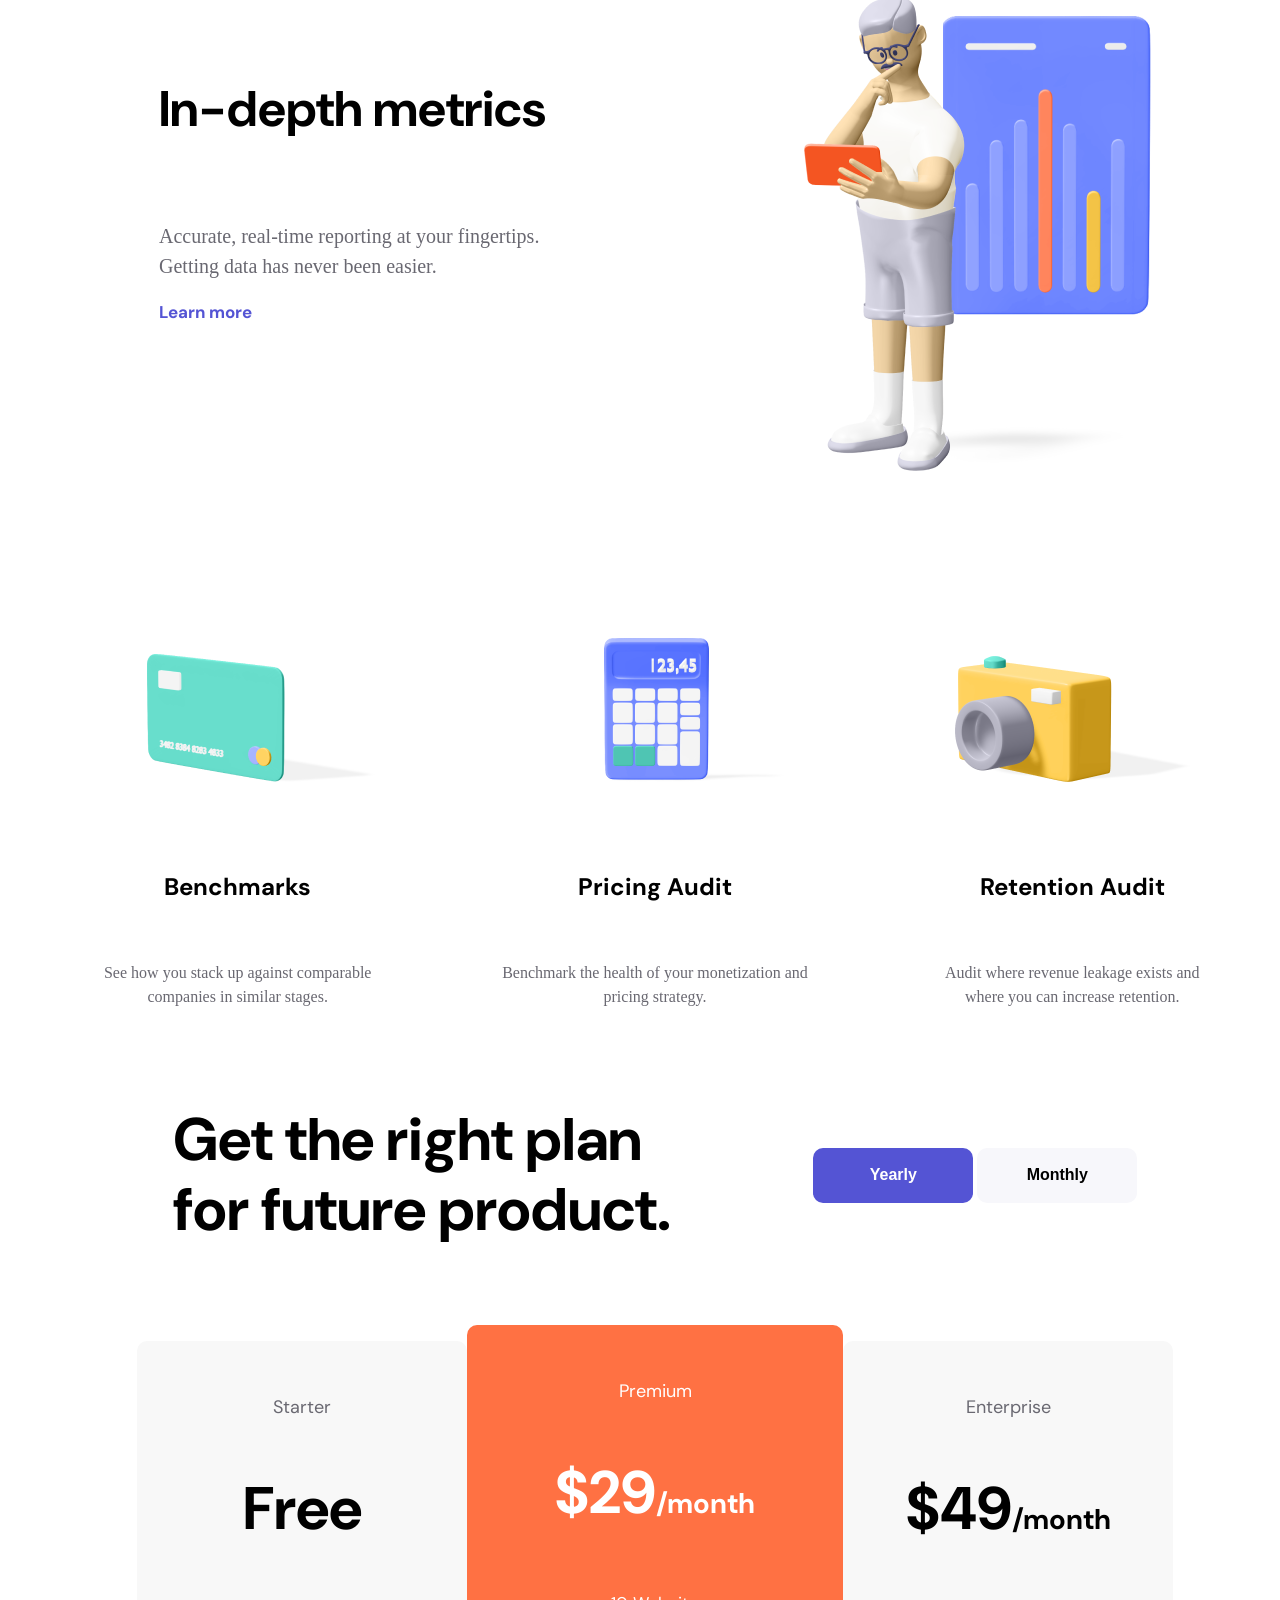
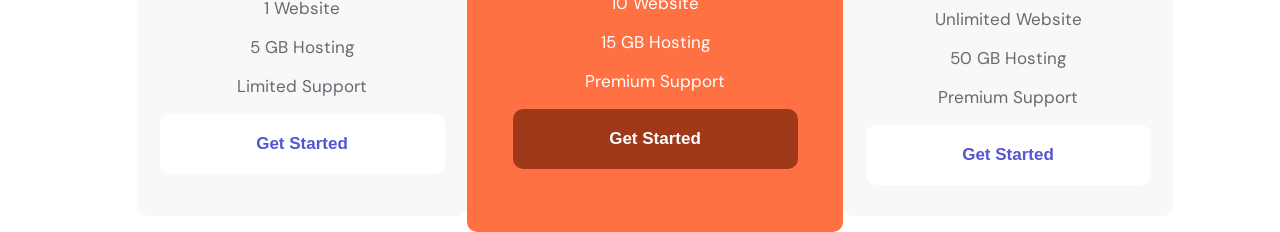
==== commit 0c411e53: "Updated CSS" ====
--- a/index.html
+++ b/index.html
@@ -48,10 +48,10 @@
 
     <section class="hero">
       <div class="herotext">
-        <h3 class="heroheading">Grow your <br />subscription <br />business</h3>
+        <h3 class="heroheading">Grow your subscription business</h3>
         <p class="heropara">
-          Outcome-centered products that reduce churn, <br />optimize pricing,
-          and grow your subscription <br />business end-to-end.
+          Outcome-centered products that reduce churn, optimize pricing,
+          and grow your subscription business end-to-end.
         </p>
 
         <div class="herobutdiv">
--- a/index.css
+++ b/index.css
@@ -66,6 +66,7 @@
   font-weight: 700;
   line-height: 77px;
   color: #19191b;
+  width: 100%;
 }
 
 .heropara {
@@ -116,6 +117,8 @@
   justify-content: space-evenly;
   padding-top: 100px;
   padding-left: 30px;
+  width: 100%;
+  padding-right: 30px;
 }
 .sec3h5 {
   font-size: 50px;
@@ -422,8 +425,6 @@
   padding-left:30px;
   padding-right: 30px;
   padding-top: 50px;
-
-
 }
 
 @media screen and (max-width: 768px) {
@@ -433,11 +434,13 @@
 
   .mobilemenu{
     display: flex;
+    width: 100%;
   }
  
 .hero{
   display: block;
   gap: 50px;
+  place-items: center;
 }
 
 .herotext{
@@ -446,14 +449,17 @@
 
 .sec3parentdiv{
   display: block;
+  place-items: center;
 }
 
 .sec4parentdiv{
   display: block;
+  place-items: center;
 }
 
 .sec5parentdiv{
   display: block;
+  place-items: center;
 }
 
 .sec5div1p1{
@@ -467,18 +473,46 @@
 
 .sec6div1{
   display: block;
+  place-items: center;
 }
 
 .iconpdiv{
   gap: 10px;
+  padding-right: 30px;
+
 }
 
 .sec7pdiv{
   display: block;
+  align-items: center;
+  place-items: center;
 }
 
 .sec6but{
   padding-bottom: 50px;
 }
 
-}
+.sec7div1{
+  margin-bottom: 50px;
+}
+
+.sec7div2{
+  margin-bottom: 50px;
+}
+
+.sec7div3{
+  margin-bottom: 50px;
+}
+
+}
+
+
+@media screen and (max-width:425px) {
+  .iconpdiv{
+    display: grid;
+    grid-template-columns: repeat(3, 1fr);
+    place-items: center;
+  }
+
+
+}
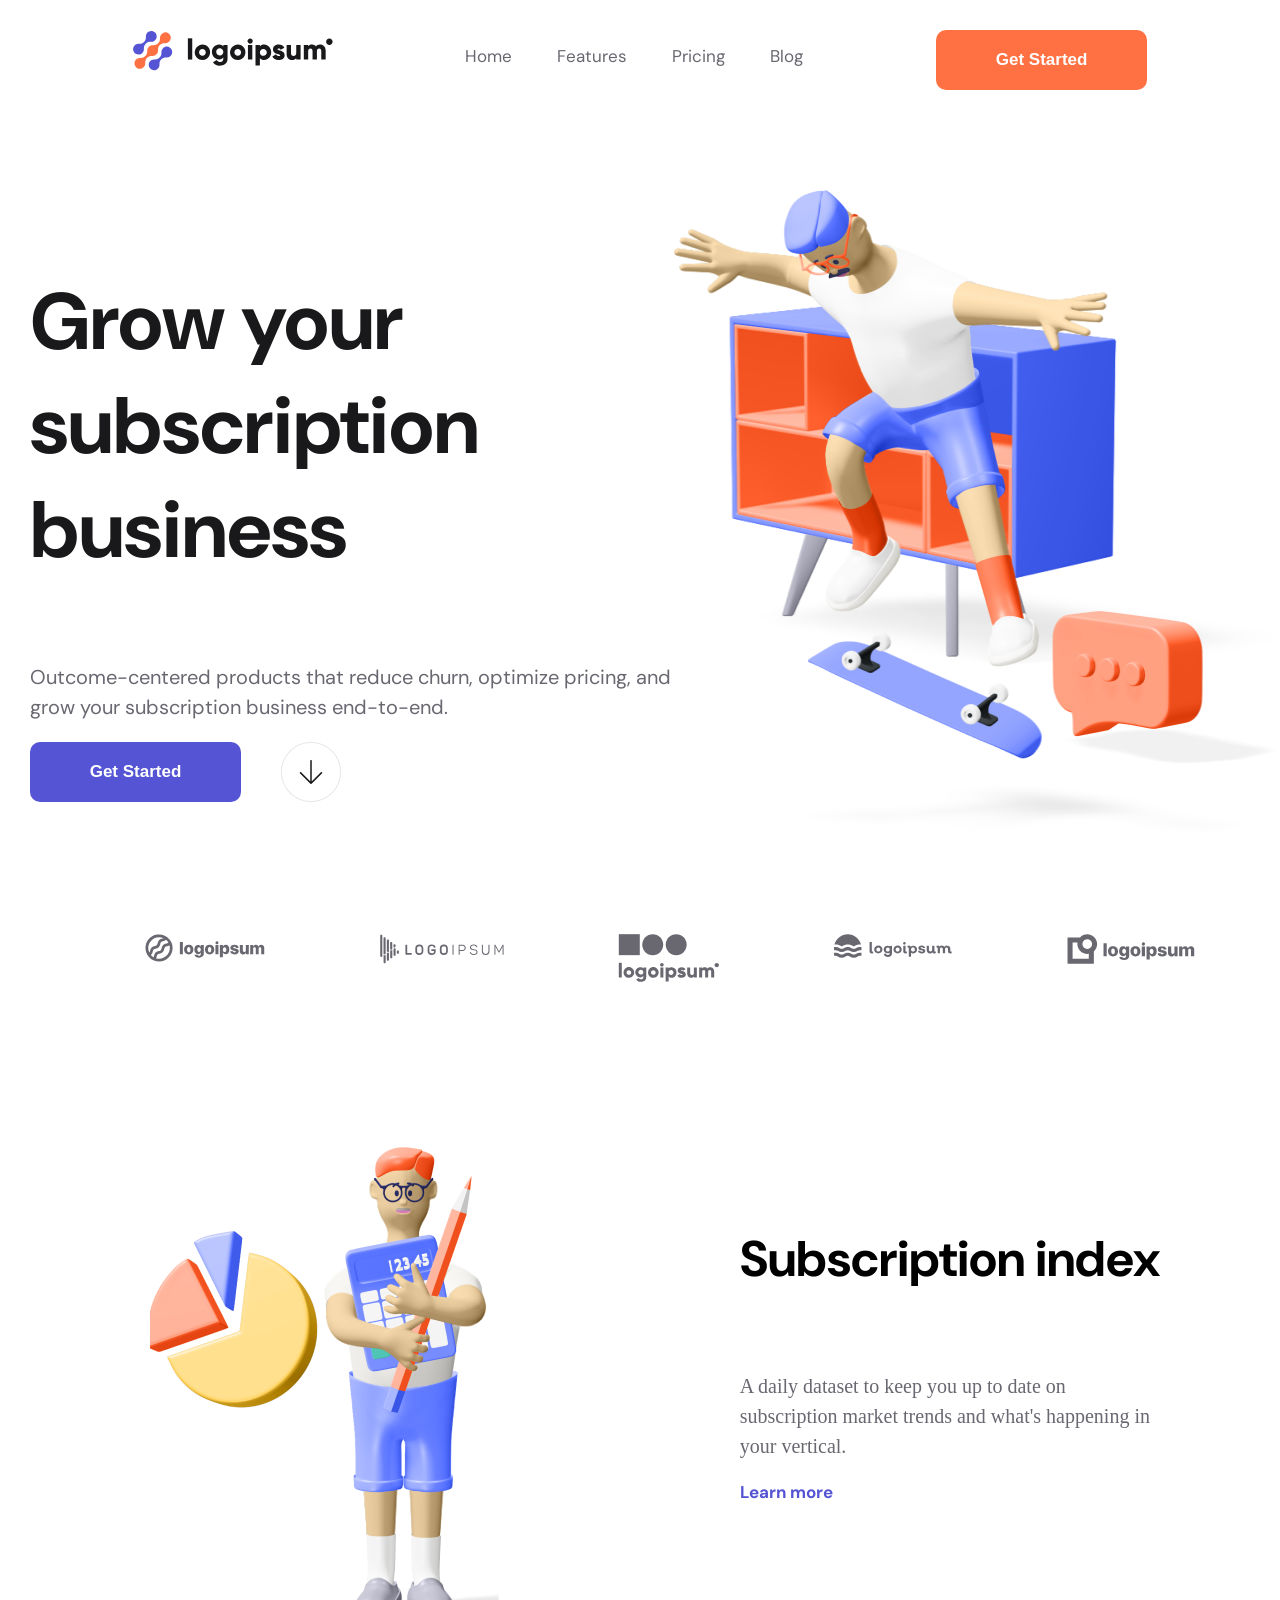
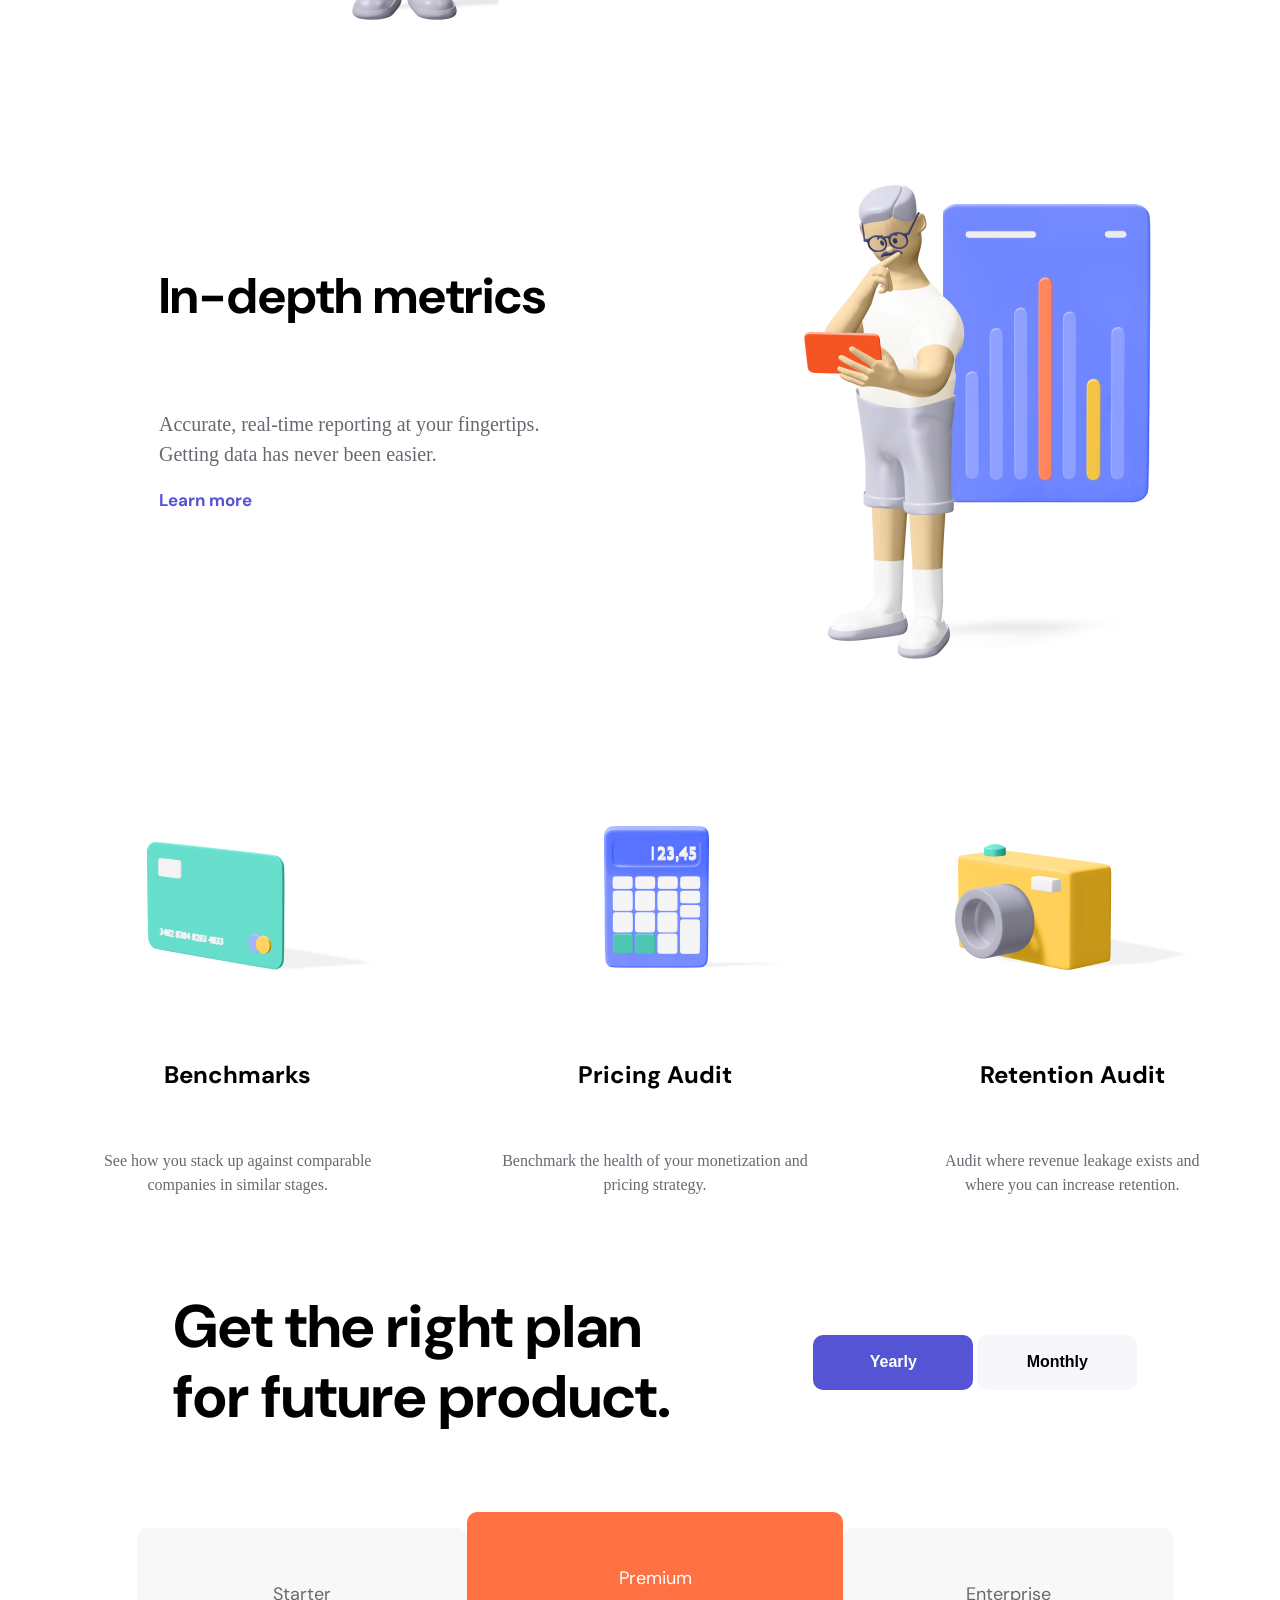
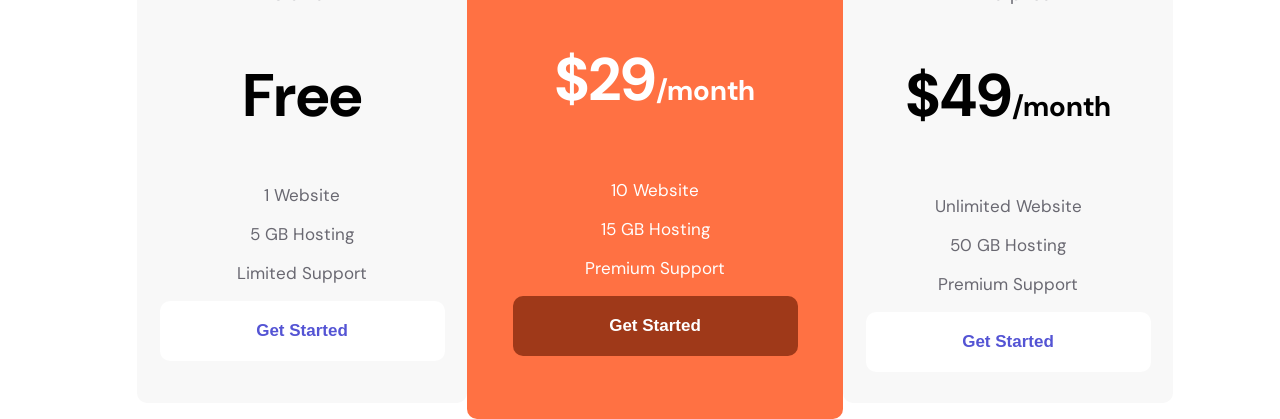
==== commit d8a0cb00: "last css update" ====
--- a/index.html
+++ b/index.html
@@ -48,7 +48,7 @@
 
     <section class="hero">
       <div class="herotext">
-        <h3 class="heroheading">Grow your subscription business</h3>
+        <h3 class="heroheading">Grow your <br>subscription <br>business</h3>
         <p class="heropara">
           Outcome-centered products that reduce churn, optimize pricing,
           and grow your subscription business end-to-end.
--- a/index.css
+++ b/index.css
@@ -64,7 +64,7 @@
 .heroheading {
   font-size: 80px;
   font-weight: 700;
-  line-height: 77px;
+  padding: auto;
   color: #19191b;
   width: 100%;
 }
@@ -110,7 +110,7 @@
   height: 100%;
 }
 .heroimg{
-  width: 610px;
+  width: 80%;
 }
 .iconpdiv {
   display: flex;
@@ -514,5 +514,19 @@
     place-items: center;
   }
 
-
+  .heroheading{
+    font-size: 70px;
+  }
+
+
+
+
+}
+
+
+@media screen and (max-width:375px){
+
+  .heroheading{
+    font-size: 60px;
+  }
 }
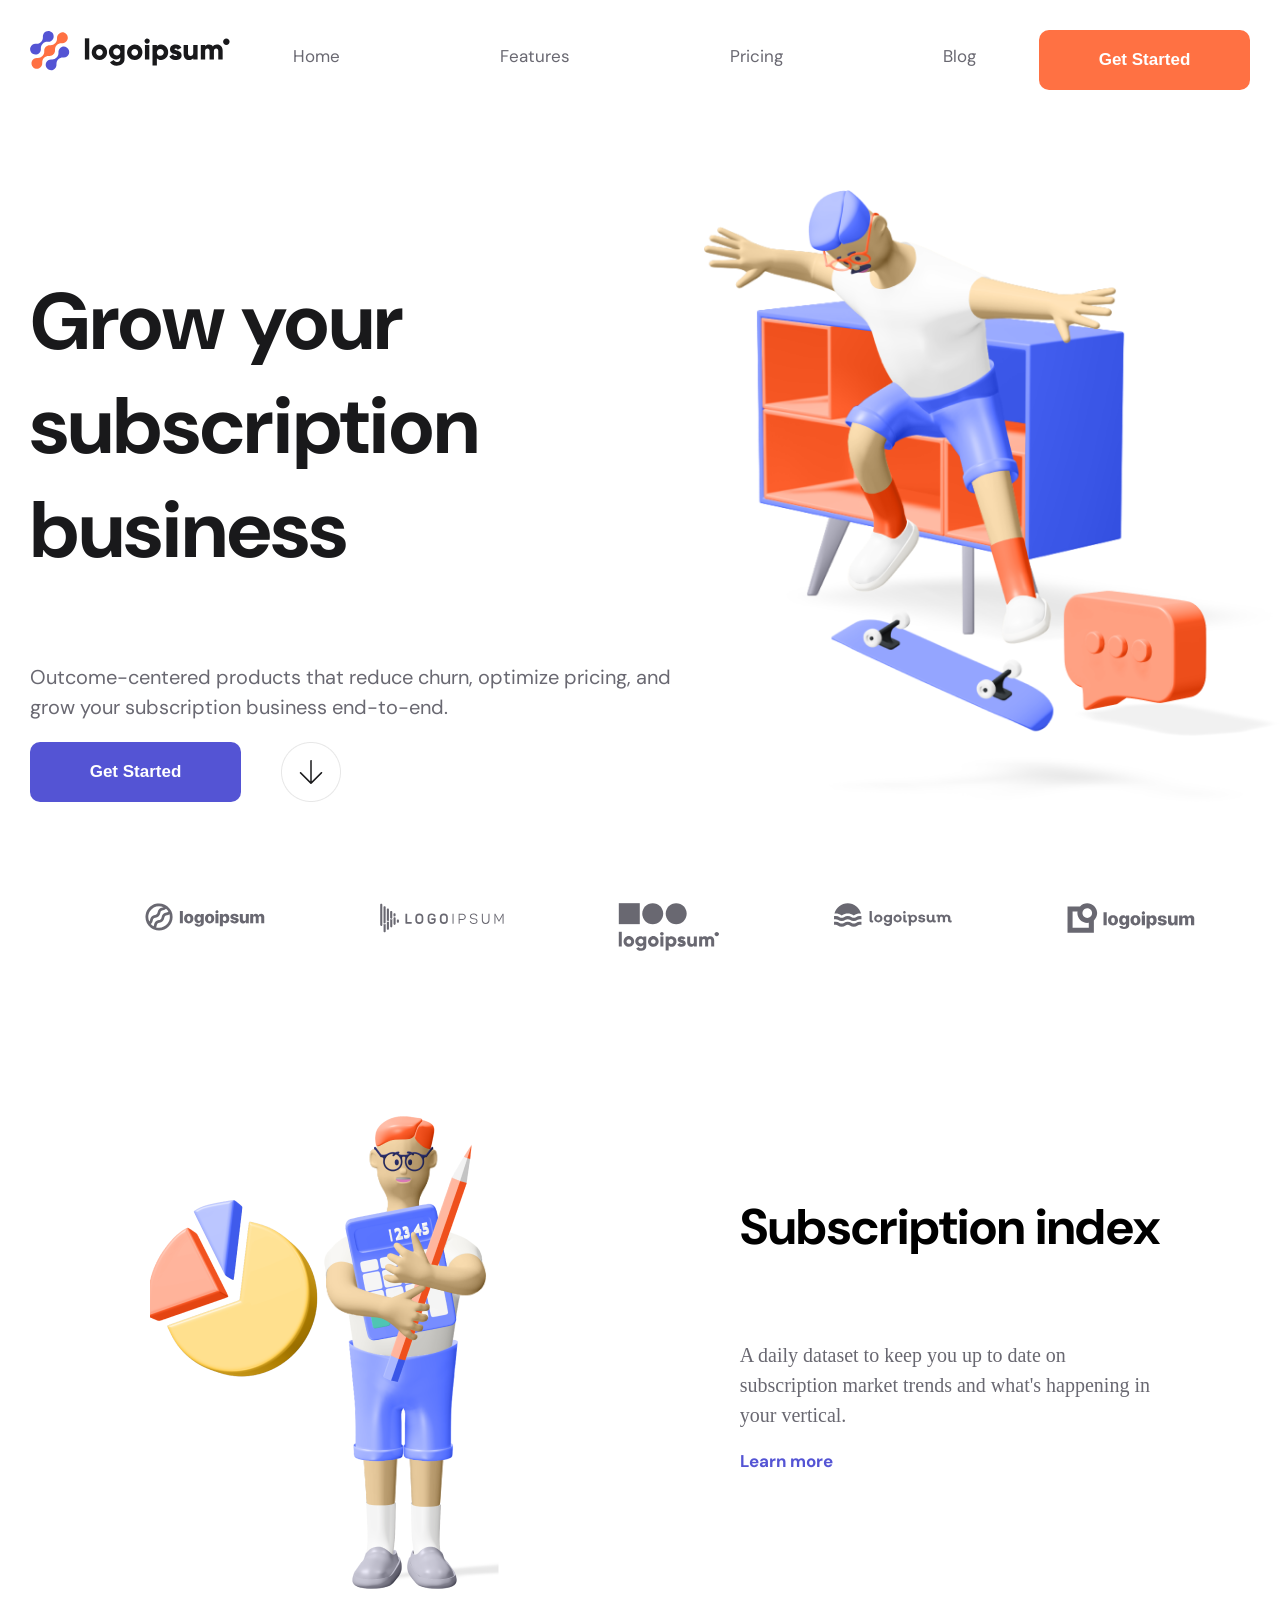
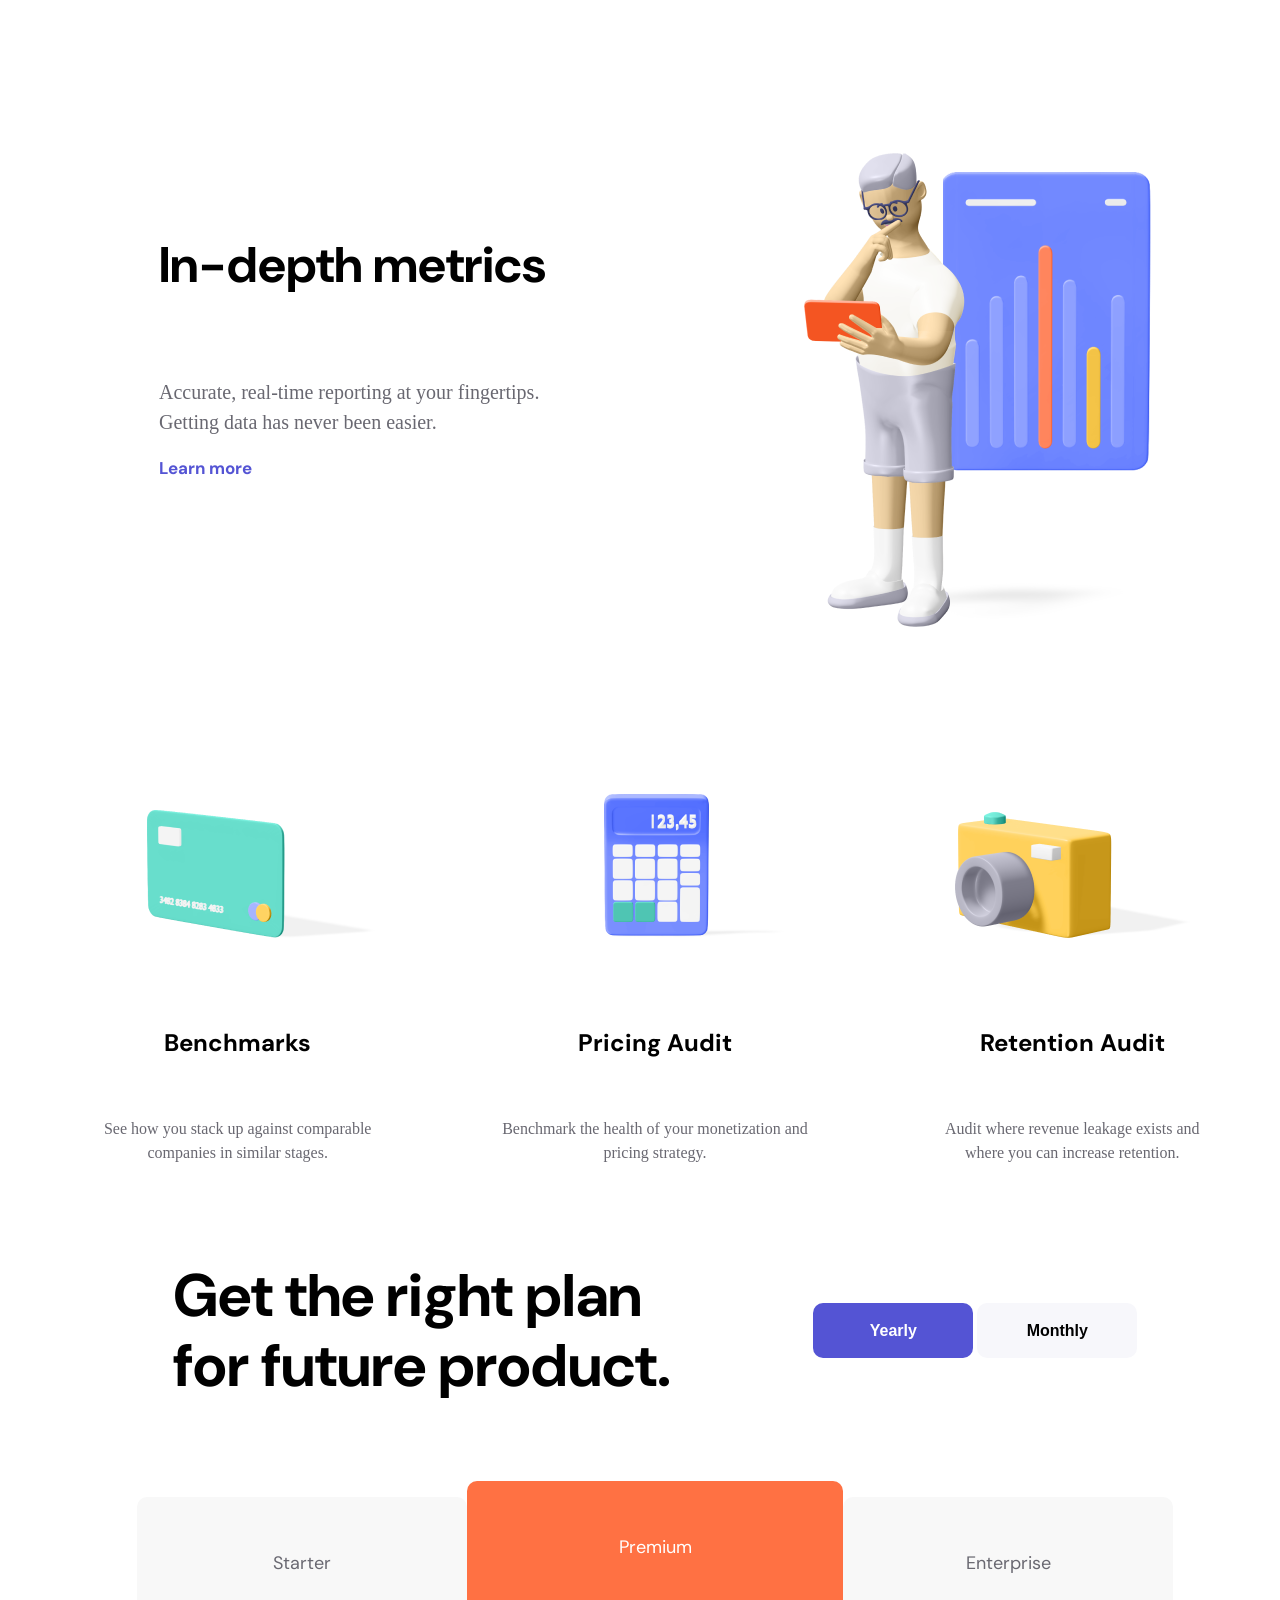
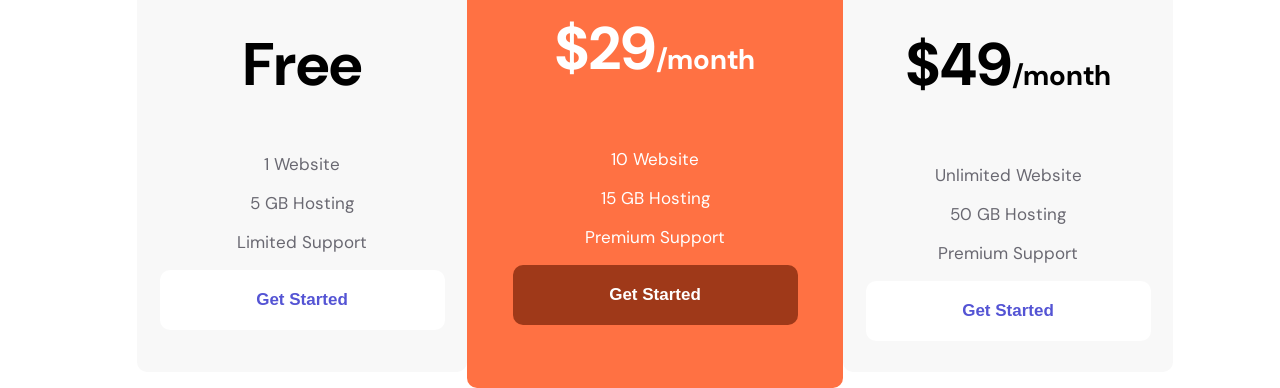
==== commit cfaa221f: "media query fixed" ====
--- a/index.html
+++ b/index.html
@@ -48,7 +48,7 @@
 
     <section class="hero">
       <div class="herotext">
-        <h3 class="heroheading">Grow your <br>subscription <br>business</h3>
+        <h3 class="heroheading">Grow your subscription business</h3>
         <p class="heropara">
           Outcome-centered products that reduce churn, optimize pricing,
           and grow your subscription business end-to-end.
--- a/index.css
+++ b/index.css
@@ -427,6 +427,38 @@
   padding-top: 50px;
 }
 
+@media screen and (max-width: 2560px){
+  .navbar{
+    justify-content: space-between;
+    padding-left: 30px;
+    padding-right: 30px;
+  }
+  
+  .navlink{
+    gap: 250px;
+  }
+  }
+  
+
+
+@media screen and (max-width: 1440px){
+  
+  .navlink{
+    gap: 160px;
+
+  }
+
+}
+
+@media screen and (max-width: 1025px){
+
+  .navlink{
+    gap: 60px;
+
+  }
+
+}
+
 @media screen and (max-width: 768px) {
   .navbar {
     display: none;
